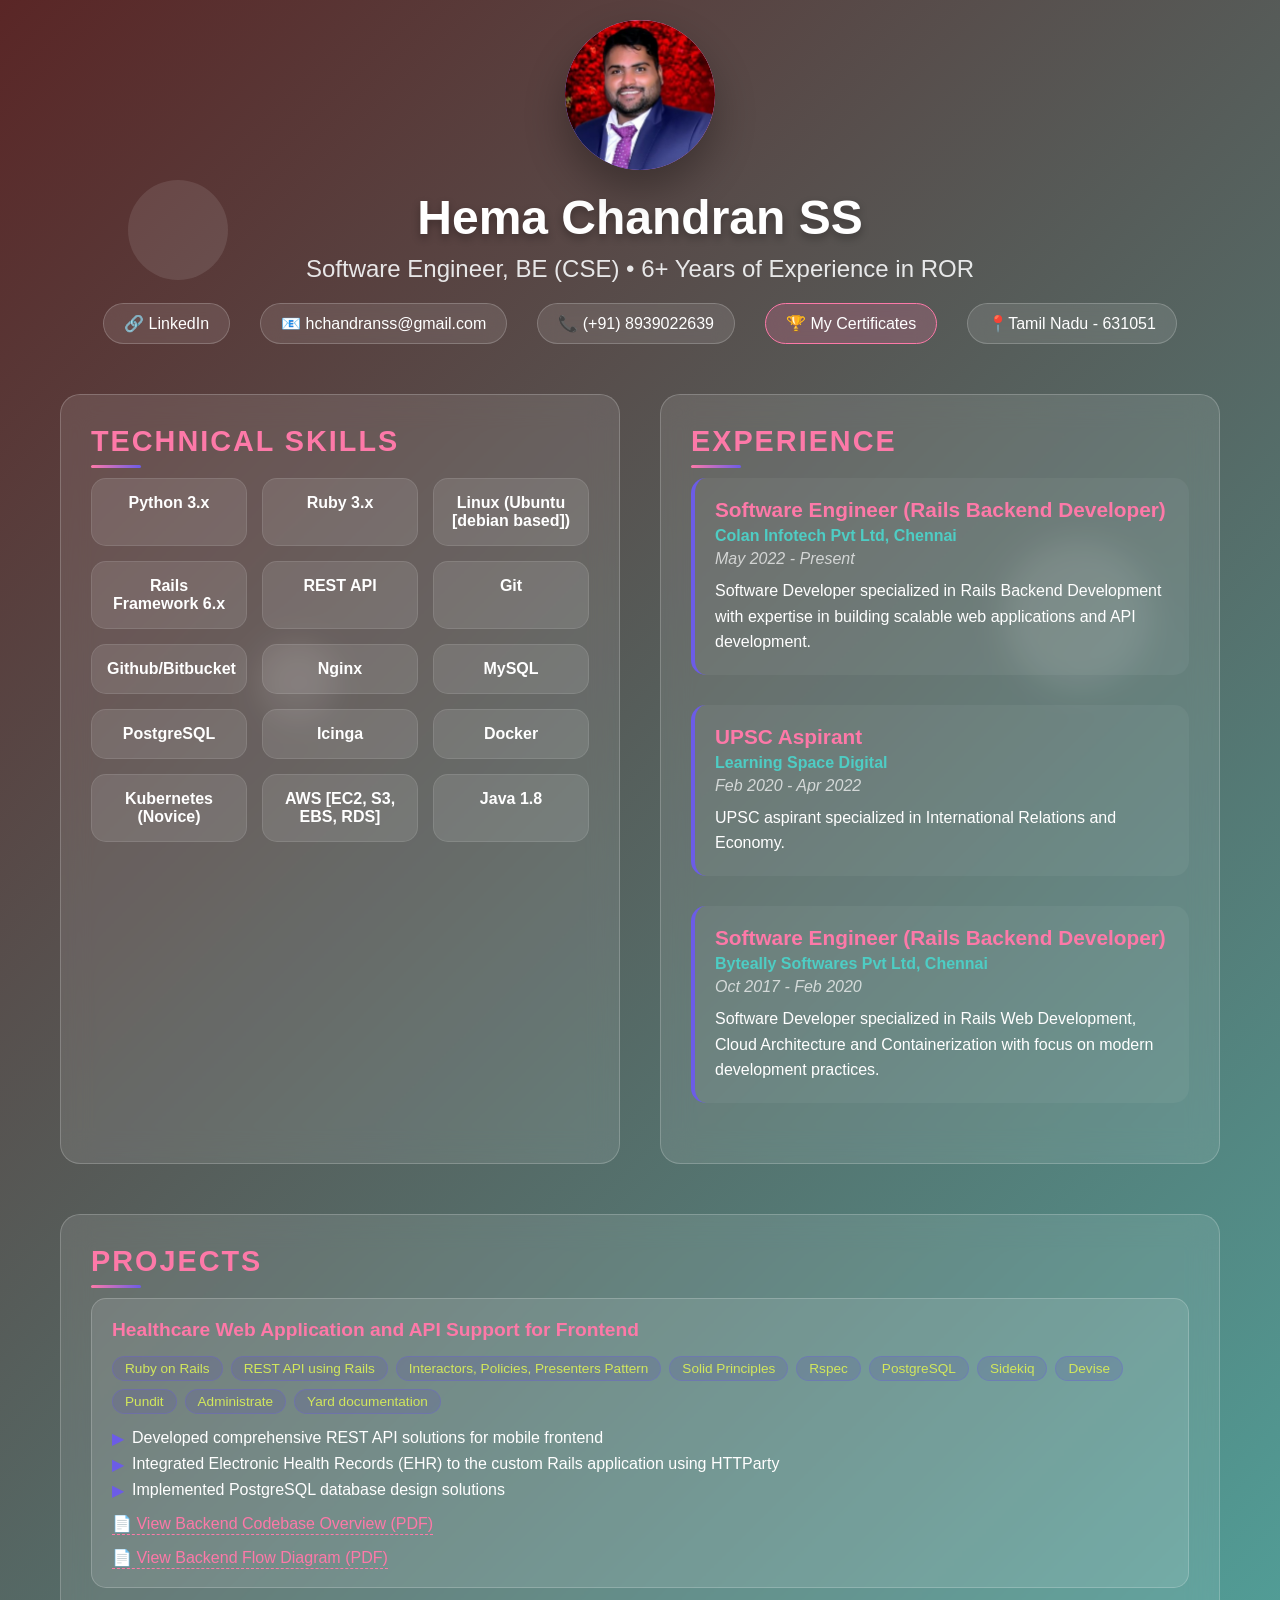
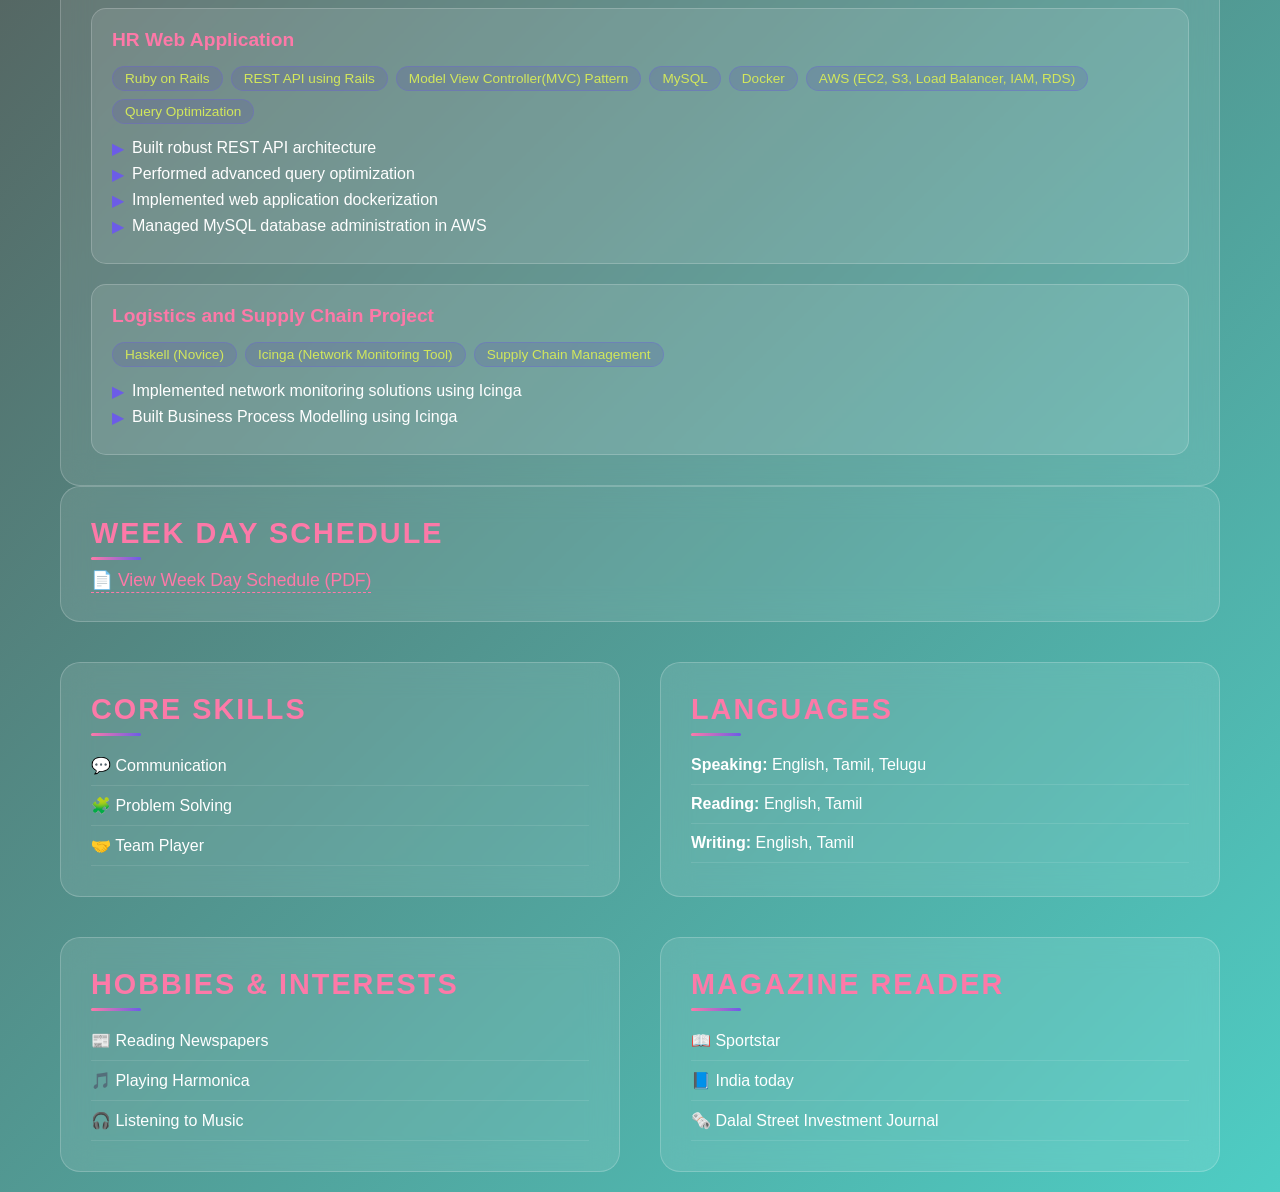
==== index.html @ f74cea33 "Newspaper and Magazine Change" ====
<!DOCTYPE html>
<!-- saved from url=(0057)file:///home/cipl1168/Downloads/profile/hema_profile.html -->
<html lang="en">

<head>
  <meta http-equiv="Content-Type" content="text/html; charset=UTF-8" />

  <meta name="viewport" content="width=device-width, initial-scale=1.0" />
  <title>Hema Chandran SS - Software Engineer</title>
  <style>
    * {
      margin: 0;
      padding: 0;
      box-sizing: border-box;
    }

    a {
      color: inherit;
      text-decoration: none;
    }

    body {
      font-family: "Segoe UI", Tahoma, Geneva, Verdana, sans-serif;
      background: linear-gradient(135deg, #5a2626 0%, #4ecdc4 100%);
      min-height: 100vh;
      overflow-x: hidden;
    }

    .container {
      max-width: 1200px;
      margin: 0 auto;
      padding: 20px;
    }

    .profile-header {
      text-align: center;
      margin-bottom: 50px;
      animation: fadeInDown 1s ease-out;
    }

    .profile-image {
      width: 150px;
      height: 150px;
      border-radius: 50%;
      background: linear-gradient(45deg, #6c5ce7, #fd79a8);
      margin: 0 auto 20px;
      display: flex;
      align-items: center;
      justify-content: center;
      font-size: 60px;
      color: white;
      font-weight: bold;
      box-shadow: 0 20px 40px rgba(0, 0, 0, 0.3);
      animation: pulse 2s infinite;
      overflow: hidden;
      position: relative;
      cursor: pointer;
      transition: all 0.3s ease;
    }

    .profile-image:hover {
      transform: scale(1.05);
      box-shadow: 0 25px 50px rgba(0, 0, 0, 0.4);
    }

    .profile-image img {
      width: 100%;
      height: 100%;
      object-fit: cover;
      border-radius: 50%;
    }

    .profile-image .initials {
      display: block;
    }

    .profile-image.has-image .initials {
      display: none;
    }

    .upload-hint {
      position: absolute;
      bottom: -5px;
      right: -5px;
      background: #fd79a8;
      color: white;
      border-radius: 50%;
      width: 30px;
      height: 30px;
      display: flex;
      align-items: center;
      justify-content: center;
      font-size: 16px;
      box-shadow: 0 4px 8px rgba(0, 0, 0, 0.2);
      opacity: 0;
      transition: opacity 0.3s ease;
    }

    .profile-image:hover .upload-hint {
      opacity: 1;
    }

    .name {
      font-size: 3rem;
      color: white;
      margin-bottom: 10px;
      text-shadow: 0 4px 8px rgba(0, 0, 0, 0.3);
      animation: glow 3s ease-in-out infinite alternate;
    }

    .title {
      font-size: 1.5rem;
      color: #f8f9fa;
      margin-bottom: 20px;
      opacity: 0.9;
    }

    .contact-info {
      display: flex;
      justify-content: center;
      gap: 30px;
      flex-wrap: wrap;
      margin-bottom: 20px;
    }

    .contact-item {
      color: white;
      text-decoration: none;
      padding: 10px 20px;
      background: rgba(255, 255, 255, 0.1);
      border-radius: 25px;
      backdrop-filter: blur(10px);
      transition: all 0.3s ease;
      border: 1px solid rgba(255, 255, 255, 0.2);
    }

    .contact-item:hover {
      transform: translateY(-5px);
      background: rgba(255, 255, 255, 0.2);
      box-shadow: 0 10px 25px rgba(0, 0, 0, 0.2);
    }

    .main-content {
      display: grid;
      grid-template-columns: 1fr 1fr;
      gap: 40px;
      margin-bottom: 50px;
    }

    .section {
      background: rgba(255, 255, 255, 0.1);
      backdrop-filter: blur(15px);
      border-radius: 20px;
      padding: 30px;
      border: 1px solid rgba(255, 255, 255, 0.2);
      animation: fadeInUp 1s ease-out;
      animation-fill-mode: both;
      transition: all 0.3s ease;
    }

    .section:hover {
      transform: translateY(-10px);
      box-shadow: 0 20px 40px rgba(0, 0, 0, 0.2);
    }

    .section h2 {
      color: #fd79a8;
      font-size: 1.8rem;
      margin-bottom: 20px;
      text-transform: uppercase;
      letter-spacing: 2px;
      position: relative;
      animation: slideInLeft 1s ease-out;
    }

    .section h2::after {
      content: "";
      position: absolute;
      bottom: -10px;
      left: 0;
      width: 50px;
      height: 3px;
      background: linear-gradient(90deg, #fd79a8, #6c5ce7);
      border-radius: 2px;
      animation: expandWidth 1s ease-out 0.5s both;
    }

    .skills-grid {
      display: grid;
      grid-template-columns: repeat(auto-fit, minmax(150px, 1fr));
      gap: 15px;
    }

    .skill-item {
      background: rgba(255, 255, 255, 0.1);
      padding: 15px;
      border-radius: 15px;
      text-align: center;
      color: white;
      font-weight: 600;
      transition: all 0.3s ease;
      border: 1px solid rgba(255, 255, 255, 0.1);
      animation: popIn 0.5s ease-out;
      animation-fill-mode: both;
    }

    .skill-item:hover {
      transform: scale(1.05);
      background: rgba(255, 255, 255, 0.2);
      box-shadow: 0 10px 20px rgba(0, 0, 0, 0.2);
    }

    .experience-item {
      margin-bottom: 30px;
      padding: 20px;
      background: rgba(255, 255, 255, 0.05);
      border-radius: 15px;
      border-left: 4px solid #6c5ce7;
      animation: slideInRight 1s ease-out;
      animation-fill-mode: both;
    }

    .experience-item h3 {
      color: #fd79a8;
      font-size: 1.3rem;
      margin-bottom: 5px;
    }

    .experience-item .company {
      color: #4ecdc4;
      font-weight: 600;
      margin-bottom: 5px;
    }

    .experience-item .duration {
      color: rgba(255, 255, 255, 0.7);
      font-style: italic;
      margin-bottom: 10px;
    }

    .experience-item .description {
      color: white;
      line-height: 1.6;
    }

    .projects-grid {
      display: grid;
      gap: 20px;
    }

    .project-card {
      background: rgba(255, 255, 255, 0.1);
      padding: 20px;
      border-radius: 15px;
      border: 1px solid rgba(255, 255, 255, 0.2);
      transition: all 0.3s ease;
      animation: fadeIn 1s ease-out;
      animation-fill-mode: both;
    }

    .project-card:hover {
      transform: translateX(10px);
      background: rgba(255, 255, 255, 0.15);
    }

    .project-card h3 {
      color: #fd79a8;
      margin-bottom: 15px;
      font-size: 1.2rem;
    }

    .project-card ul {
      list-style: none;
      color: white;
    }

    .project-card li {
      margin-bottom: 8px;
      padding-left: 20px;
      position: relative;
    }

    .project-card li::before {
      content: "▶";
      position: absolute;
      left: 0;
      color: #6c5ce7;
      animation: blink 2s infinite;
    }

    .hobbies-languages {
      display: grid;
      grid-template-columns: 1fr 1fr;
      gap: 40px;
      margin-top: 40px;
    }

    .hobby-item,
    .language-item {
      color: white;
      padding: 10px 0;
      border-bottom: 1px solid rgba(255, 255, 255, 0.1);
      animation: fadeInUp 1s ease-out;
      animation-fill-mode: both;
    }

    .floating-elements {
      position: fixed;
      top: 0;
      left: 0;
      width: 100%;
      height: 100%;
      pointer-events: none;
      z-index: -1;
    }

    .floating-circle {
      position: absolute;
      border-radius: 50%;
      background: rgba(255, 255, 255, 0.1);
      animation: float 6s ease-in-out infinite;
    }

    .floating-circle:nth-child(1) {
      width: 100px;
      height: 100px;
      top: 20%;
      left: 10%;
      animation-delay: 0s;
    }

    .floating-circle:nth-child(2) {
      width: 150px;
      height: 150px;
      top: 60%;
      right: 10%;
      animation-delay: 2s;
    }

    .floating-circle:nth-child(3) {
      width: 80px;
      height: 80px;
      bottom: 20%;
      left: 20%;
      animation-delay: 4s;
    }

    @keyframes fadeInDown {
      from {
        opacity: 0;
        transform: translateY(-50px);
      }

      to {
        opacity: 1;
        transform: translateY(0);
      }
    }

    @keyframes fadeInUp {
      from {
        opacity: 0;
        transform: translateY(50px);
      }

      to {
        opacity: 1;
        transform: translateY(0);
      }
    }

    @keyframes slideInLeft {
      from {
        opacity: 0;
        transform: translateX(-50px);
      }

      to {
        opacity: 1;
        transform: translateX(0);
      }
    }

    @keyframes slideInRight {
      from {
        opacity: 0;
        transform: translateX(50px);
      }

      to {
        opacity: 1;
        transform: translateX(0);
      }
    }

    @keyframes pulse {
      0% {
        transform: scale(1);
      }

      50% {
        transform: scale(1.05);
      }

      100% {
        transform: scale(1);
      }
    }

    @keyframes glow {
      from {
        text-shadow: 0 4px 8px rgba(0, 0, 0, 0.3);
      }

      to {
        text-shadow: 0 4px 20px rgba(255, 255, 255, 0.5);
      }
    }

    @keyframes expandWidth {
      from {
        width: 0;
      }

      to {
        width: 50px;
      }
    }

    @keyframes popIn {
      from {
        opacity: 0;
        transform: scale(0.8);
      }

      to {
        opacity: 1;
        transform: scale(1);
      }
    }

    @keyframes fadeIn {
      from {
        opacity: 0;
      }

      to {
        opacity: 1;
      }
    }

    @keyframes float {

      0%,
      100% {
        transform: translateY(0px);
      }

      50% {
        transform: translateY(-20px);
      }
    }

    @keyframes blink {

      0%,
      50% {
        opacity: 1;
      }

      51%,
      100% {
        opacity: 0.5;
      }
    }

    @media (max-width: 768px) {
      .main-content {
        grid-template-columns: 1fr;
      }

      .hobbies-languages {
        grid-template-columns: 1fr;
      }

      .name {
        font-size: 2rem;
      }

      .contact-info {
        flex-direction: column;
        align-items: center;
      }
    }

    .section:nth-child(1) {
      animation-delay: 0.2s;
    }

    .section:nth-child(2) {
      animation-delay: 0.4s;
    }

    .section:nth-child(3) {
      animation-delay: 0.6s;
    }

    .section:nth-child(4) {
      animation-delay: 0.8s;
    }

    .skill-item:nth-child(1) {
      animation-delay: 0.1s;
    }

    .skill-item:nth-child(2) {
      animation-delay: 0.2s;
    }

    .skill-item:nth-child(3) {
      animation-delay: 0.3s;
    }

    .skill-item:nth-child(4) {
      animation-delay: 0.4s;
    }

    .skill-item:nth-child(5) {
      animation-delay: 0.5s;
    }

    .skill-item:nth-child(6) {
      animation-delay: 0.6s;
    }

    .skill-item:nth-child(7) {
      animation-delay: 0.7s;
    }

    .skill-item:nth-child(8) {
      animation-delay: 0.8s;
    }

    .skill-item:nth-child(9) {
      animation-delay: 0.9s;
    }

    .experience-item:nth-child(1) {
      animation-delay: 0.3s;
    }

    .experience-item:nth-child(2) {
      animation-delay: 0.6s;
    }

    .project-card:nth-child(1) {
      animation-delay: 0.2s;
    }

    .project-card:nth-child(2) {
      animation-delay: 0.4s;
    }

    .project-card:nth-child(3) {
      animation-delay: 0.6s;
    }

    .tech-stack {
      display: flex;
      flex-wrap: wrap;
      gap: 8px;
      margin-bottom: 15px;
    }

    .tech-tag {
      background: rgba(93, 83, 168, 0.2);
      color: #d2e75c;
      padding: 4px 12px;
      border-radius: 20px;
      font-size: 0.85rem;
      font-weight: 500;
      border: 1px solid rgba(108, 92, 231, 0.3);
      transition: all 0.3s ease;
    }

    .tech-tag:hover {
      background: rgba(108, 92, 231, 0.3);
      transform: translateY(-2px);
      box-shadow: 0 4px 8px rgba(108, 92, 231, 0.2);
    }
  </style>
</head>

<body>
  <div class="floating-elements">
    <div class="floating-circle"></div>
    <div class="floating-circle"></div>
    <div class="floating-circle"></div>
  </div>

  <div class="container">
    <header class="profile-header">
      <div class="profile-image" id="profileImage">
        <img src="./images/profile-image.jpeg" />
      </div>
      <h1 class="name">Hema Chandran SS</h1>
      <p class="title">
        Software Engineer, BE (CSE) • 6+ Years of Experience in ROR
      </p>
      <div class="contact-info">
        <a href="http://www.linkedin.com/in/hemachandran-ss-1489021ab" class="contact-item" target="_blank">🔗
          LinkedIn</a>
        <a href="mailto:hchandranss@gmail.com" class="contact-item">📧 hchandranss@gmail.com</a>
        <a href="tel:+918939022639" class="contact-item">📞 (+91) 8939022639</a>
        <a href="certificates.html" class="contact-item"
          style="background: rgba(253, 121, 168, 0.2); border-color: #fd79a8;">🏆 My Certificates</a>
        <span class="contact-item">📍Tamil Nadu - 631051</span>
      </div>
    </header>

    <div class="main-content">
      <section class="section">
        <h2>Technical Skills</h2>
        <div class="skills-grid">
          <div class="skill-item"><a href="https://hemachandranss.github.io/Python-Sessions/index.html#pp"
              target="_blank">Python 3.x</a></div>
          <div class="skill-item"><a href="https://github.com/HemachandranSS/ruby" target="_blank">Ruby 3.x</a></div>
          <div class="skill-item"><a href="https://github.com/HemachandranSS/Linux-Distros" target="_blank">Linux
              (Ubuntu [debian based])</a></div>
          <div class="skill-item">Rails Framework 6.x</div>
          <div class="skill-item">REST API</div>
          <div class="skill-item">Git</div>
          <div class="skill-item">Github/Bitbucket</div>
          <div class="skill-item">Nginx</div>
          <div class="skill-item">MySQL</div>
          <div class="skill-item">PostgreSQL</div>
          <div class="skill-item"><a href="https://github.com/HemachandranSS/Icinga" target="_blank">Icinga</a></div>
          <div class="skill-item">Docker</div>
          <div class="skill-item"><a href="./pdfs/kubernetes_presentation.pdf" target="_blank">Kubernetes (Novice)</a>
          </div>
          <div class="skill-item">AWS [EC2, S3, EBS, RDS]</div>
          <div class="skill-item"><a
              href="https://www.dropbox.com/scl/fo/focban3fz0x8g2gng0lui/AMjyoSgTXYgGPMo3RAjEo2U?rlkey=egyi6rxne81c7vh4n19upaxnk&e=2&st=7f7ds39r&dl=0"
              target="_blank">Java 1.8</a></div>
        </div>
      </section>

      <section class="section">
        <h2>Experience</h2>
        <div class="experience-item">
          <h3>Software Engineer (Rails Backend Developer)</h3>
          <div class="company">
            <a href="https://colaninfotech.com/" target="_blank">Colan Infotech Pvt Ltd, Chennai</a>
          </div>
          <div class="duration">May 2022 - Present</div>
          <div class="description">
            Software Developer specialized in Rails Backend Development with
            expertise in building scalable web applications and API
            development.
          </div>
        </div>
        <div class="experience-item">
          <h3>UPSC Aspirant</h3>
          <div class="company">
            <a href="https://drive.google.com/drive/folders/1isT-TJpQ8eeaMbeCf27k-1C-NCwIpR0S" target="_blank">Learning
              Space Digital</a>
          </div>
          <div class="duration">Feb 2020 - Apr 2022</div>
          <div class="description">
            UPSC aspirant specialized in International Relations and Economy.
          </div>
        </div>
        <div class="experience-item">
          <h3>Software Engineer (Rails Backend Developer)</h3>
          <div class="company">
            <a href="https://byteally.com/" target="_blank">Byteally Softwares Pvt Ltd, Chennai</a>
          </div>
          <div class="duration">Oct 2017 - Feb 2020</div>
          <div class="description">
            Software Developer specialized in Rails Web Development, Cloud
            Architecture and Containerization with focus on modern development
            practices.
          </div>
        </div>
      </section>
    </div>

    <section class="section">
      <h2>Projects</h2>
      <div class="projects-grid">
        <div class="project-card">
          <h3>Healthcare Web Application and API Support for Frontend</h3>
          <div class="tech-stack">
            <span class="tech-tag">Ruby on Rails</span>
            <span class="tech-tag">REST API using Rails</span>
            <span class="tech-tag">Interactors, Policies, Presenters Pattern</span>
            <span class="tech-tag">Solid Principles</span>
            <span class="tech-tag">Rspec</span>
            <span class="tech-tag">PostgreSQL</span>
            <span class="tech-tag">Sidekiq</span>
            <span class="tech-tag">Devise</span>
            <span class="tech-tag">Pundit</span>
            <span class="tech-tag">Administrate</span>
            <span class="tech-tag">Yard documentation</span>
          </div>
          <ul>
            <li>
              Developed comprehensive REST API solutions for mobile frontend
            </li>
            <li>
              Integrated Electronic Health Records (EHR) to the custom Rails
              application using HTTParty
            </li>
            <li>Implemented PostgreSQL database design solutions</li>
          </ul>
          <div style="margin-top: 15px;">
            <a href="./pdfs/Backend_Codebase_Overview.pdf" target="_blank"
              style="color: #fd79a8; text-decoration: none; border-bottom: 1px dashed #fd79a8; padding-bottom: 2px;">
              📄 View Backend Codebase Overview (PDF)
            </a>
          </div>
          <div style="margin-top: 15px;">
            <a href="./pdfs/mg_backend_pdf.pdf" target="_blank"
              style="color: #fd79a8; text-decoration: none; border-bottom: 1px dashed #fd79a8; padding-bottom: 2px;">
              📄 View Backend Flow Diagram (PDF)
            </a>
          </div>
        </div>
        <div class="project-card">
          <h3>HR Web Application</h3>
          <div class="tech-stack">
            <span class="tech-tag">Ruby on Rails</span>
            <span class="tech-tag">REST API using Rails</span>
            <span class="tech-tag">Model View Controller(MVC) Pattern</span>
            <span class="tech-tag">MySQL</span>
            <span class="tech-tag">Docker</span>
            <span class="tech-tag">AWS (EC2, S3, Load Balancer, IAM, RDS)</span>
            <span class="tech-tag">Query Optimization</span>
          </div>
          <ul>
            <li>Built robust REST API architecture</li>
            <li>Performed advanced query optimization</li>
            <li>Implemented web application dockerization</li>
            <li>Managed MySQL database administration in AWS</li>
          </ul>
        </div>
        <div class="project-card">
          <h3>Logistics and Supply Chain Project</h3>
          <div class="tech-stack">
            <span class="tech-tag">Haskell (Novice)</span>
            <span class="tech-tag">Icinga (Network Monitoring Tool)</span>
            <span class="tech-tag">Supply Chain Management</span>
          </div>
          <ul>
            <li>Implemented network monitoring solutions using Icinga</li>
            <li>Built Business Process Modelling using Icinga</li>
          </ul>
        </div>
      </div>
    </section>

    <section class="section">
      <h2>Week Day Schedule</h2>
      <div style="margin-top: 15px;">
        <a href="./Schedules/weekday_schedule.pdf" target="_blank"
          style="color: #fd79a8; text-decoration: none; border-bottom: 1px dashed #fd79a8; padding-bottom: 2px; font-size: 1.1rem;">
          📄 View Week Day Schedule (PDF)
        </a>
      </div>
    </section>
    <div class="hobbies-languages">
      <section class="section">
        <h2>Core Skills</h2>
        <div class="hobby-item">💬 Communication</div>
        <div class="hobby-item">🧩 Problem Solving</div>
        <div class="hobby-item">🤝 Team Player</div>
      </section>

      <section class="section">
        <h2>Languages</h2>
        <div class="language-item">
          <strong>Speaking:</strong> English, Tamil, Telugu
        </div>
        <div class="language-item">
          <strong>Reading:</strong> English, Tamil
        </div>
        <div class="language-item">
          <strong>Writing:</strong> English, Tamil
        </div>
      </section>
    </div>
    <div class="hobbies-languages">
      <section class="section">
        <h2>Hobbies &amp; Interests</h2>
        <div class="hobby-item"><a
            href="https://github.com/HemachandranSS/NewspapersAndInvestments/tree/main/01-Newspapers/2026"
            target="_blank">📰 Reading
            Newspapers</a></div>
        <div class="hobby-item"><a href="https://bitbucket.org/hchandranss/harmonica/src/master/" target="_blank">🎵
            Playing Harmonica</a></div>
        <div class="hobby-item"><a href="https://music.youtube.com/watch?v=hDYjPoNtUbI&si=3Swz6KyPCr4FO5PN"
            target="_blank">🎧 Listening to Music</a></div>
      </section>
      <section class="section">
        <h2>Magazine Reader</h2>
        <div class="hobby-item">
          <a href="https://github.com/HemachandranSS/Sportstar-Magazine" target="_blank">📖 Sportstar</a>
        </div>
        <div class="hobby-item">
          <a href="https://github.com/HemachandranSS/India-Today" target="_blank">📘 India today</a>
        </div>
        <div class="hobby-item">
          <a href="https://github.com/HemachandranSS/NewspapersAndInvestments/tree/main/02-Investments/Magazines/Dalal%20Street%20Investment%20Journal/2026"
            target="_blank">🗞️
            Dalal Street Investment Journal</a>
        </div>
      </section>
    </div>
  </div>

  <script>
    const profileImage = document.getElementById("profileImage");
    const imageInput = document.getElementById("imageInput");

    if (profileImage && imageInput) {
      profileImage.addEventListener("click", () => {
        imageInput.click();
      });

      imageInput.addEventListener("change", (event) => {
        const file = event.target.files[0];
        if (file) {
          const reader = new FileReader();
          reader.onload = (e) => {
            const img = document.createElement("img");
            img.src = e.target.result;
            img.alt = "Profile Picture";

            // Remove existing image if any
            const existingImg = profileImage.querySelector("img");
            if (existingImg) {
              existingImg.remove();
            }

            profileImage.appendChild(img);
            profileImage.classList.add("has-image");
          };
          reader.readAsDataURL(file);
        }
      });
    }

    // Scroll Reveal Animation
    const observerOptions = {
      threshold: 0.1
    };

    const observer = new IntersectionObserver((entries) => {
      entries.forEach(entry => {
        if (entry.isIntersecting) {
          entry.target.style.opacity = '1';
          entry.target.style.transform = 'translateY(0)';
        }
      });
    }, observerOptions);

    document.querySelectorAll('.section, .project-card, .experience-item').forEach((el, index) => {
      el.style.opacity = '0';
      el.style.transform = 'translateY(30px)';
      el.style.transition = 'all 0.6s cubic-bezier(0.175, 0.885, 0.32, 1.275)';
      observer.observe(el);
    });
  </script>
</body>

</html>
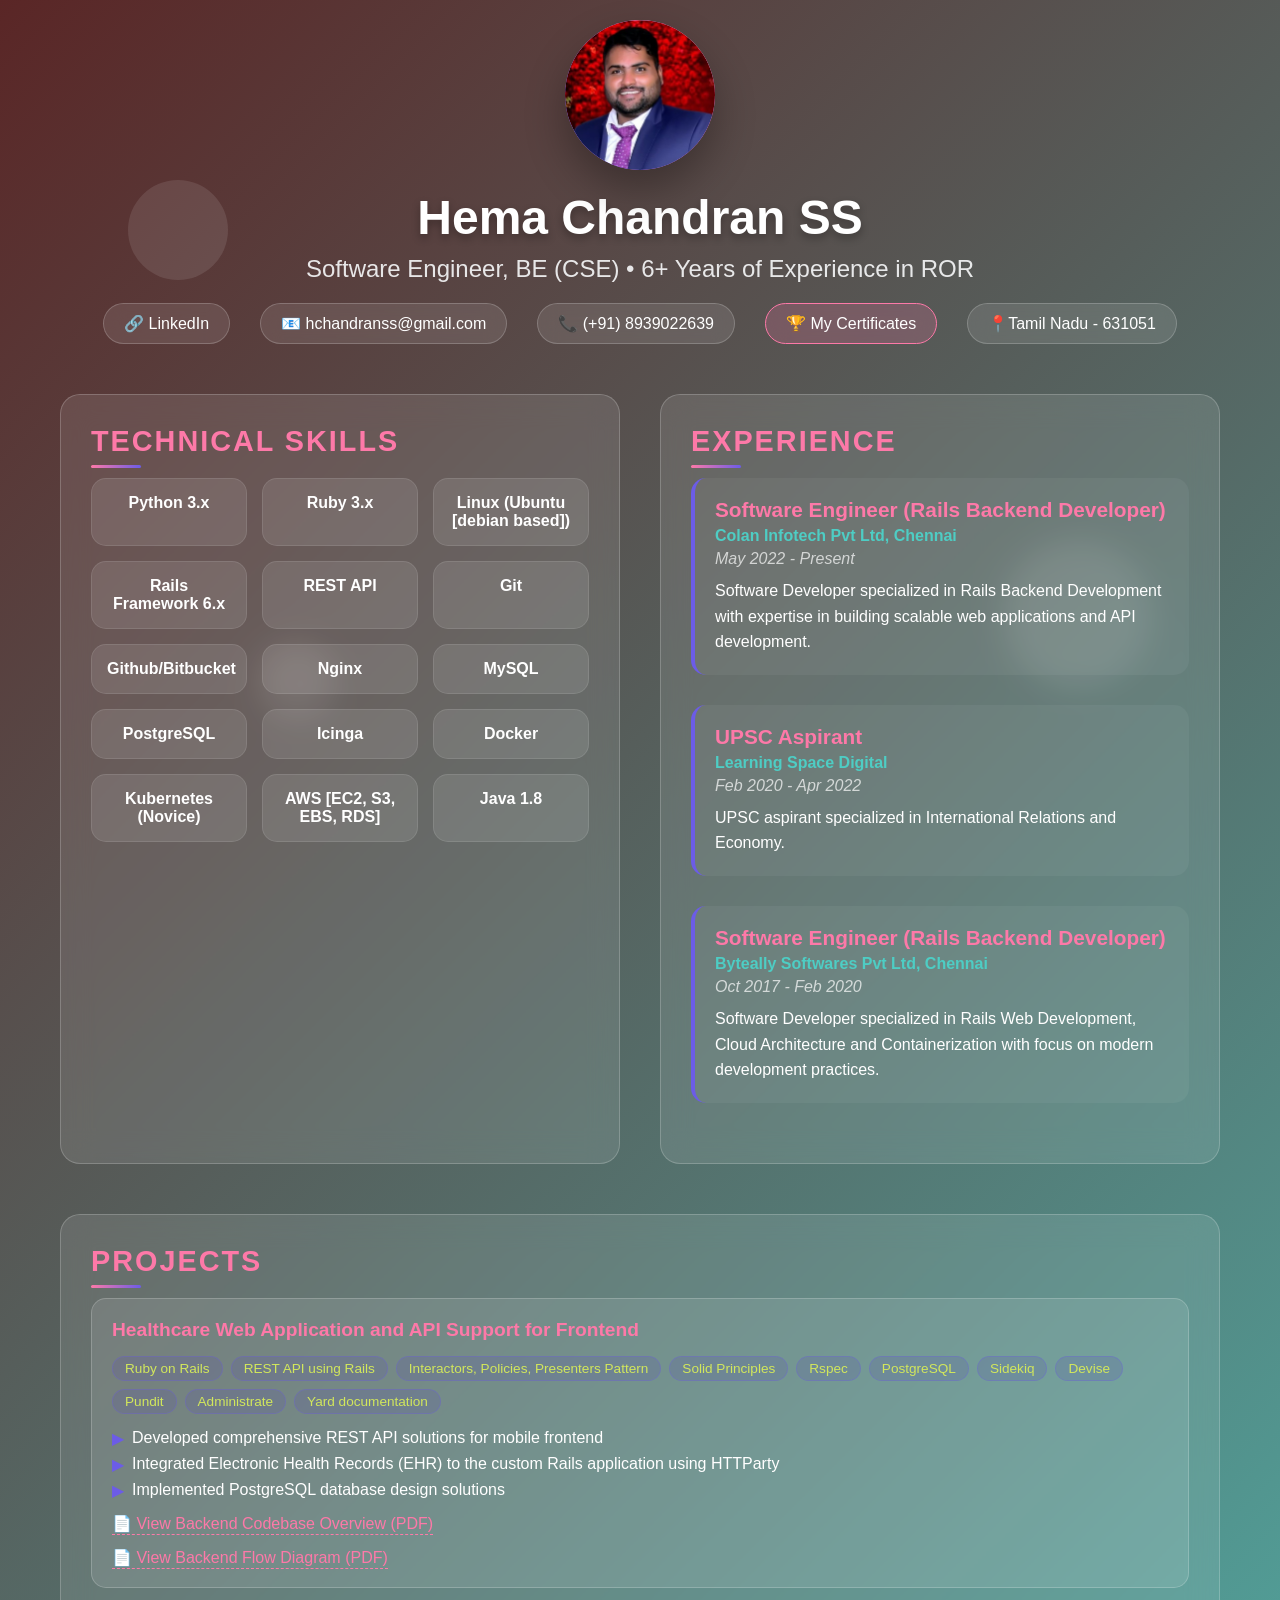
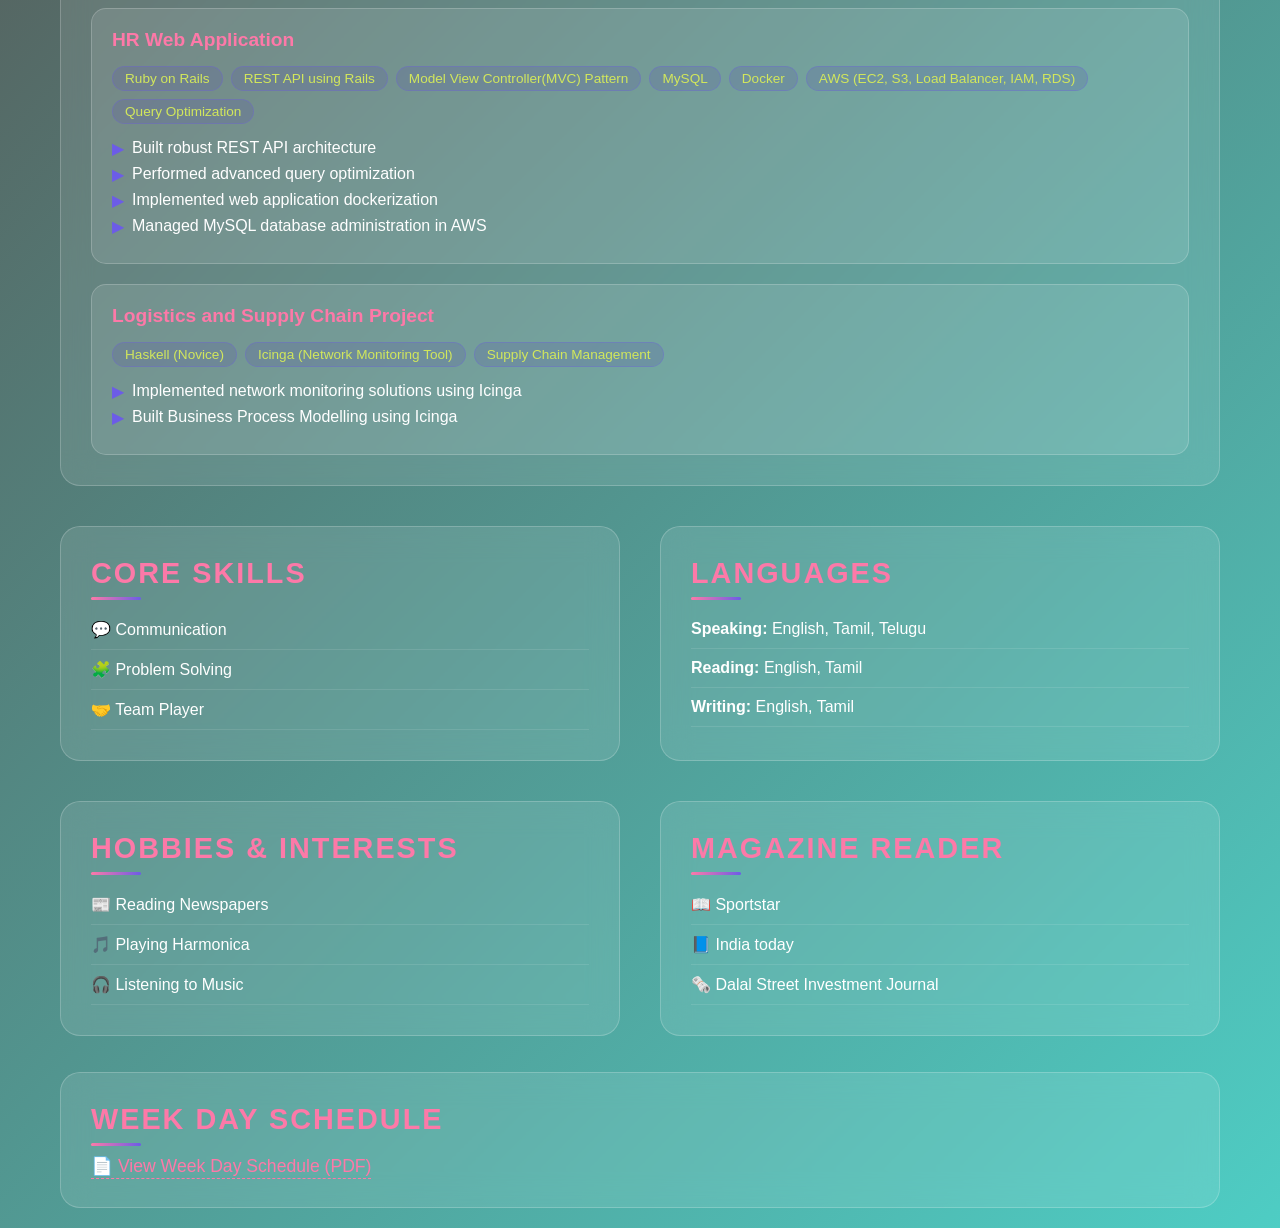
==== commit 3541bfcb: "Feb 2 daily schedule change" ====
--- a/index.html
+++ b/index.html
@@ -758,16 +758,6 @@
         </div>
       </div>
     </section>
-
-    <section class="section">
-      <h2>Week Day Schedule</h2>
-      <div style="margin-top: 15px;">
-        <a href="./Schedules/weekday_schedule.pdf" target="_blank"
-          style="color: #fd79a8; text-decoration: none; border-bottom: 1px dashed #fd79a8; padding-bottom: 2px; font-size: 1.1rem;">
-          📄 View Week Day Schedule (PDF)
-        </a>
-      </div>
-    </section>
     <div class="hobbies-languages">
       <section class="section">
         <h2>Core Skills</h2>
@@ -816,6 +806,17 @@
         </div>
       </section>
     </div>
+    <br>
+    <br>
+    <section class="section">
+      <h2>Week Day Schedule</h2>
+      <div style="margin-top: 15px;">
+        <a href="./Schedules/weekday_schedule.pdf" target="_blank"
+          style="color: #fd79a8; text-decoration: none; border-bottom: 1px dashed #fd79a8; padding-bottom: 2px; font-size: 1.1rem;">
+          📄 View Week Day Schedule (PDF)
+        </a>
+      </div>
+    </section>
   </div>
 
   <script>
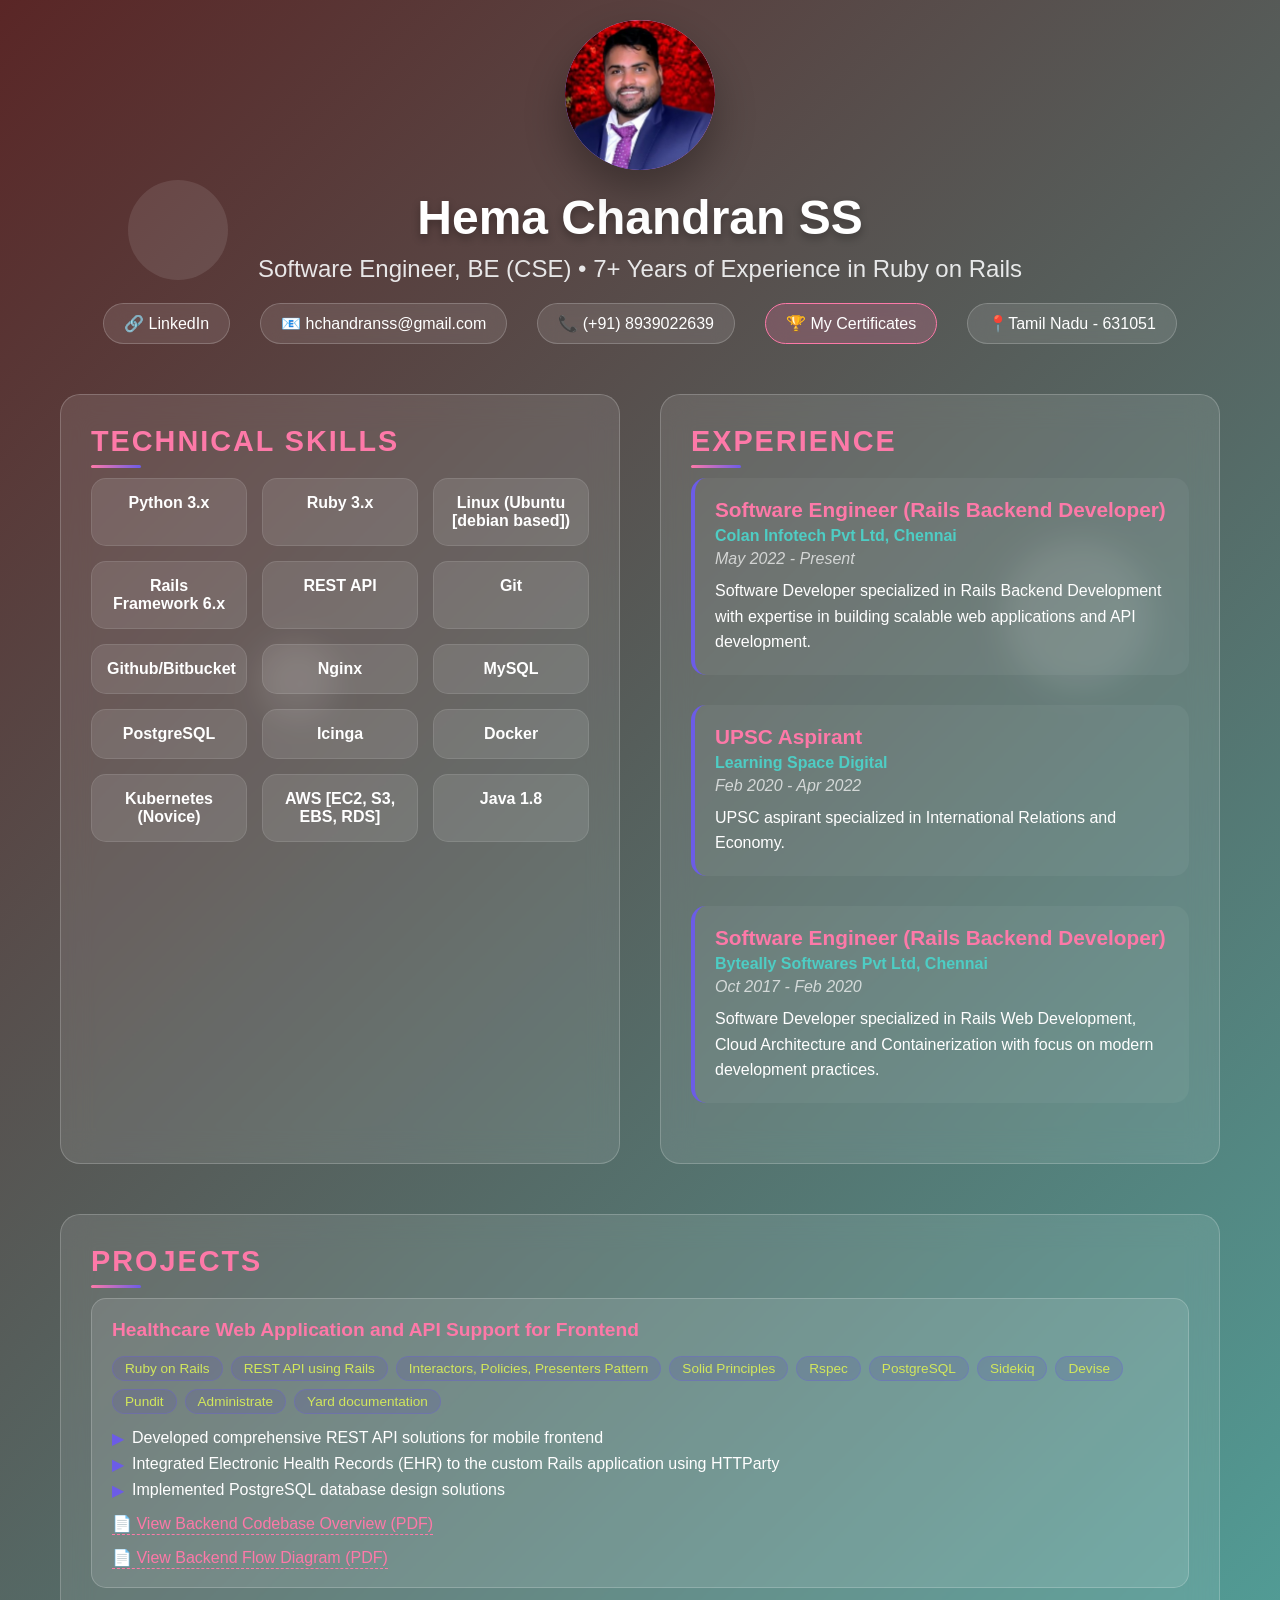
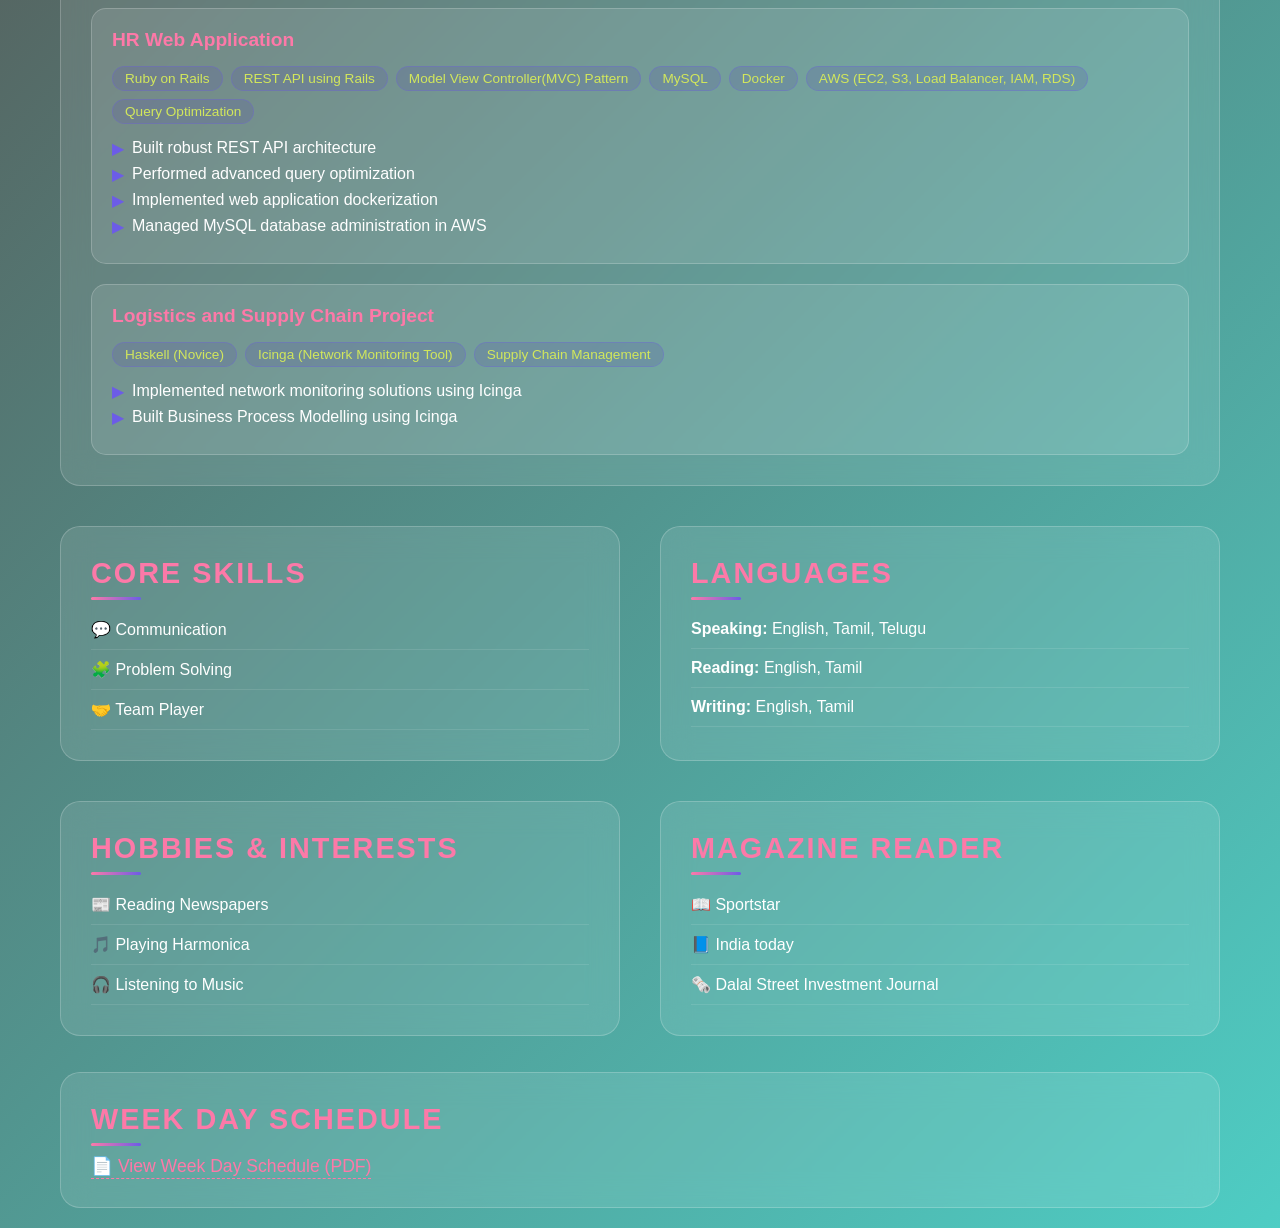
==== commit 6ad0bc68: "12 May 2025" ====
--- a/index.html
+++ b/index.html
@@ -12,6 +12,11 @@
       margin: 0;
       padding: 0;
       box-sizing: border-box;
+    }
+
+    a:hover {
+      color: #fd79a8;
+      text-decoration: underline;
     }
 
     a {
@@ -605,7 +610,7 @@
       </div>
       <h1 class="name">Hema Chandran SS</h1>
       <p class="title">
-        Software Engineer, BE (CSE) • 6+ Years of Experience in ROR
+        Software Engineer, BE (CSE) • 7+ Years of Experience in Ruby on Rails
       </p>
       <div class="contact-info">
         <a href="http://www.linkedin.com/in/hemachandran-ss-1489021ab" class="contact-item" target="_blank">🔗
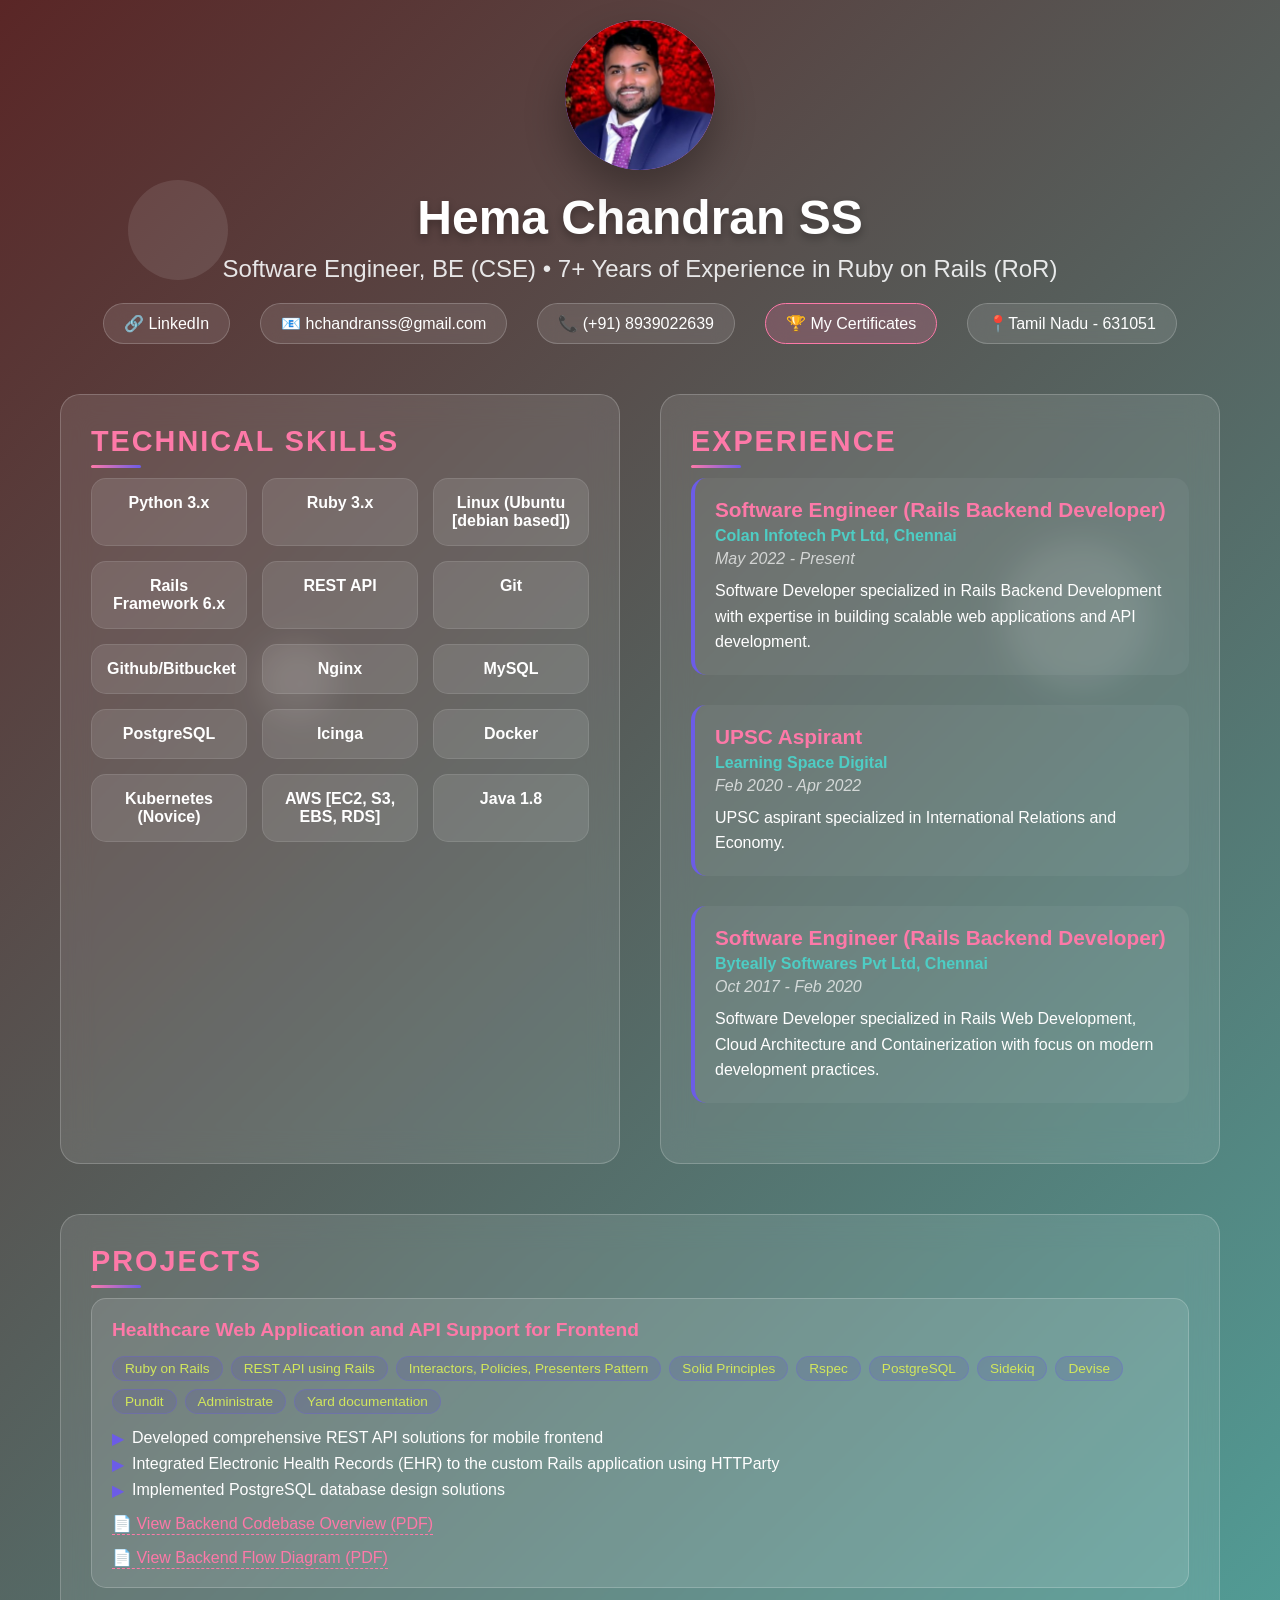
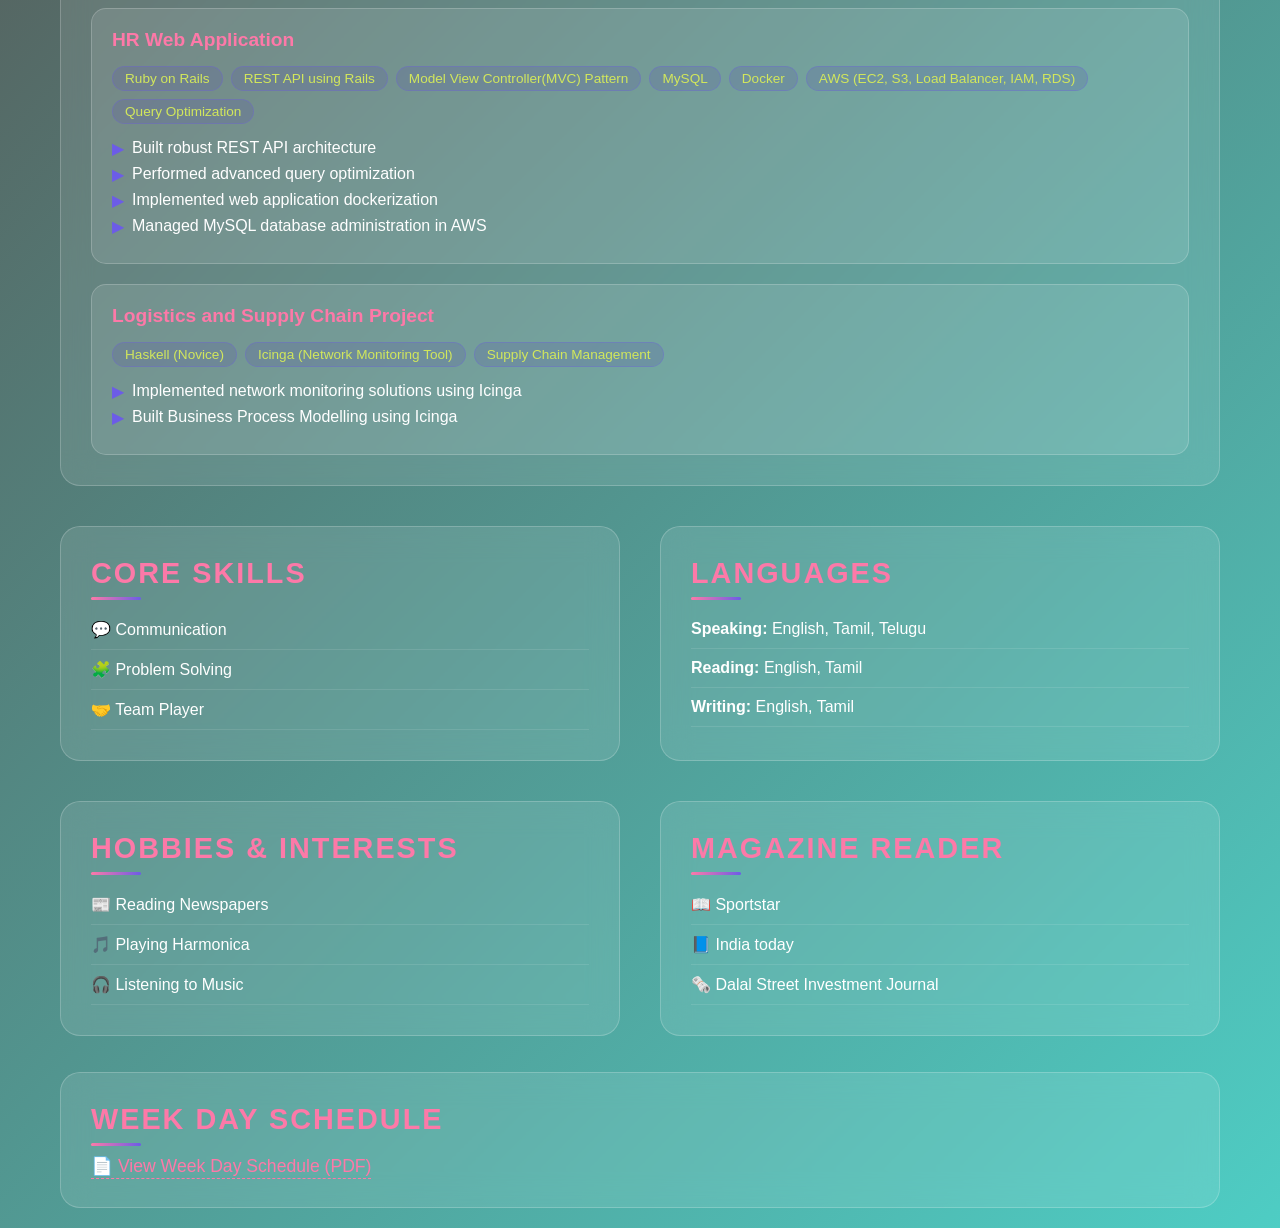
==== commit 41d835fc: "added RoR abbr" ====
--- a/index.html
+++ b/index.html
@@ -610,7 +610,7 @@
       </div>
       <h1 class="name">Hema Chandran SS</h1>
       <p class="title">
-        Software Engineer, BE (CSE) • 7+ Years of Experience in Ruby on Rails
+        Software Engineer, BE (CSE) • 7+ Years of Experience in Ruby on Rails (RoR)
       </p>
       <div class="contact-info">
         <a href="http://www.linkedin.com/in/hemachandran-ss-1489021ab" class="contact-item" target="_blank">🔗
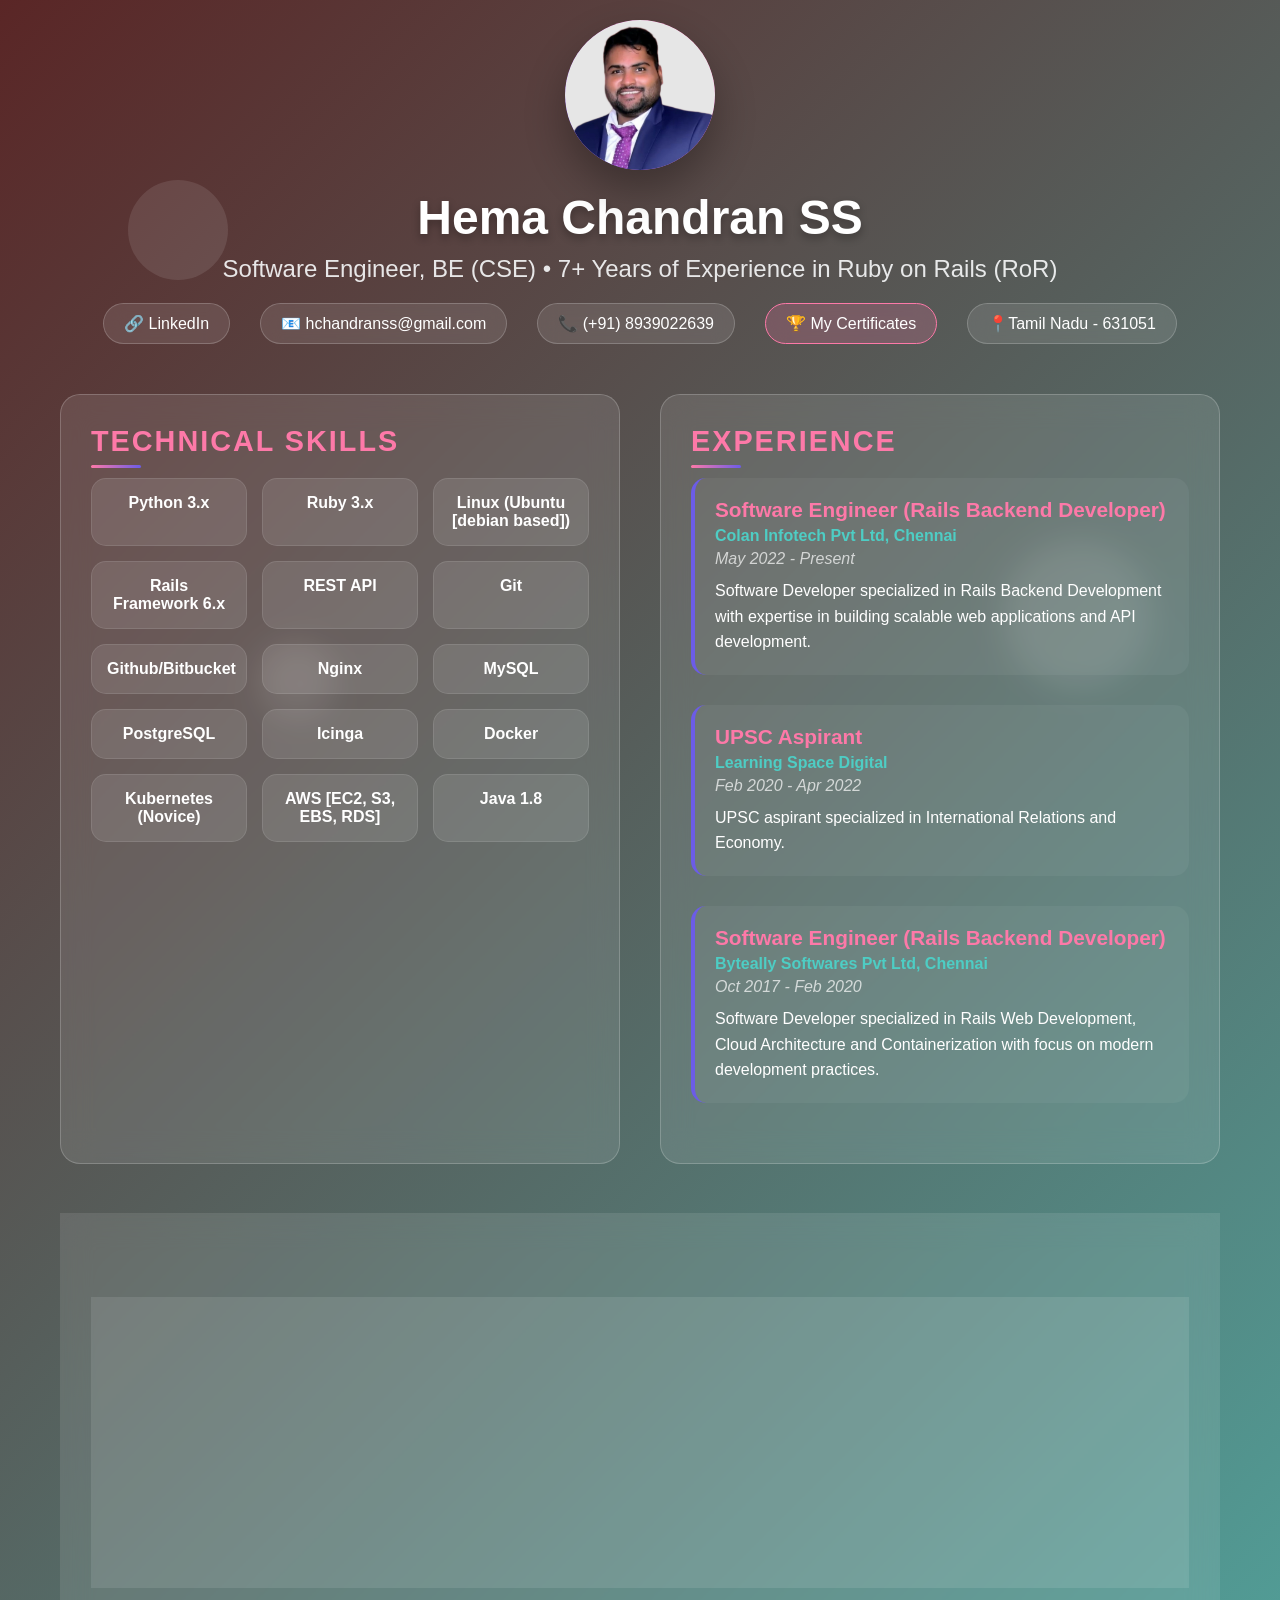
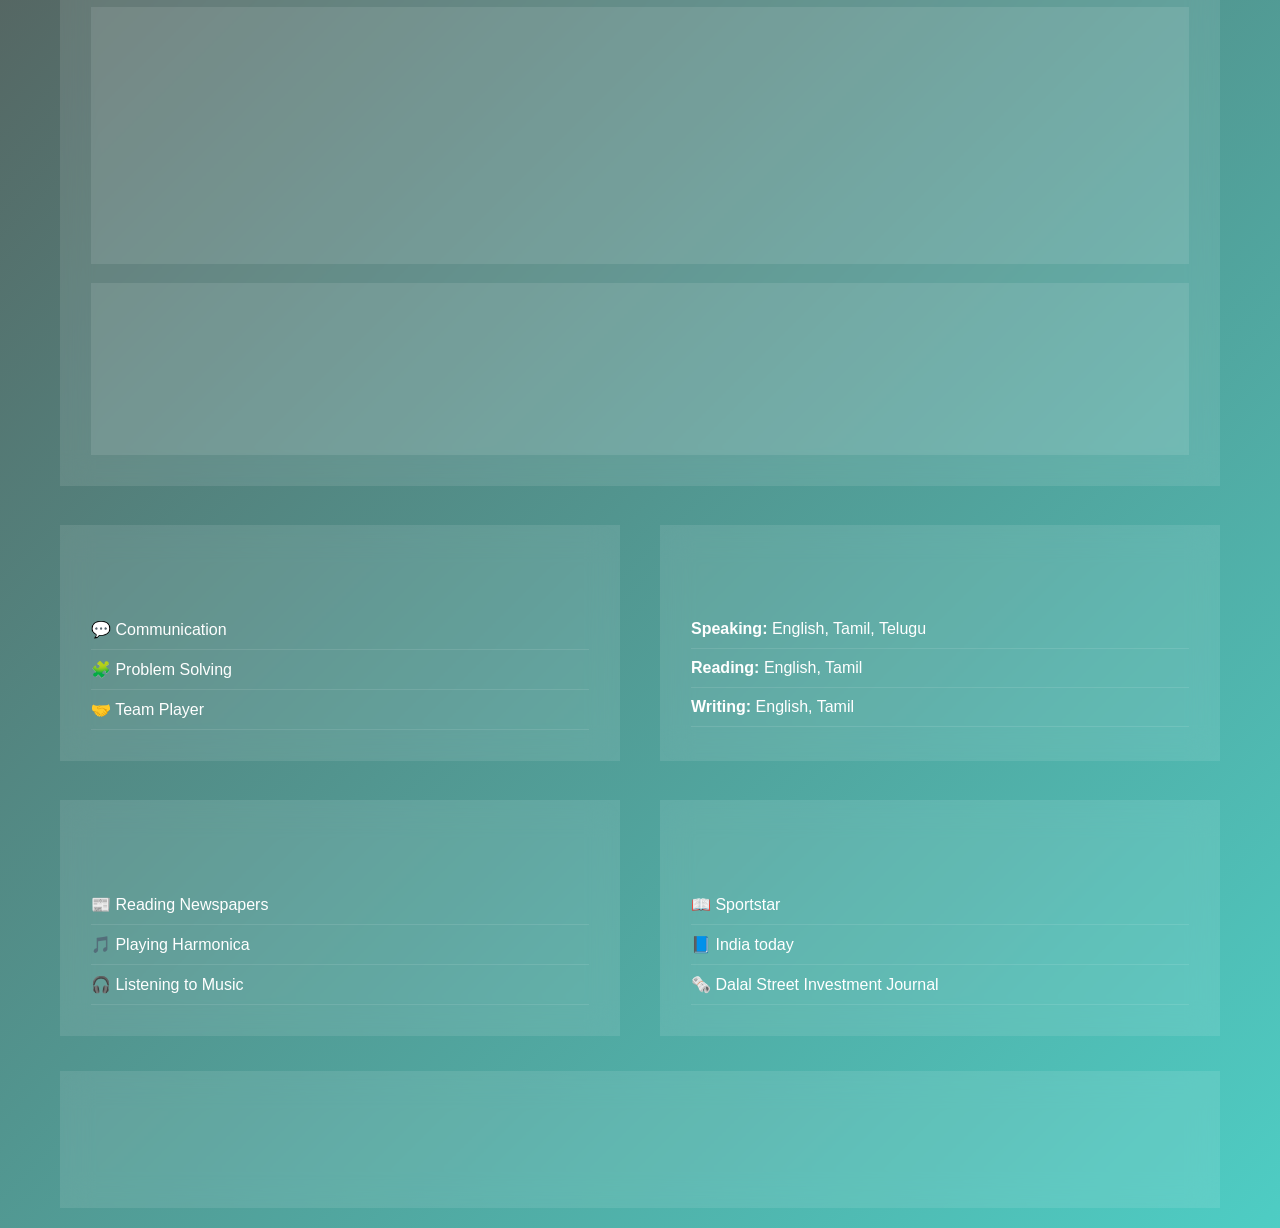
==== commit 853d5097: "Jun 19, 2026" ====
--- a/index.html
+++ b/index.html
@@ -606,7 +606,7 @@
   <div class="container">
     <header class="profile-header">
       <div class="profile-image" id="profileImage">
-        <img src="./images/profile-image.jpeg" />
+        <img src="./images/profile-picture.png" />
       </div>
       <h1 class="name">Hema Chandran SS</h1>
       <p class="title">
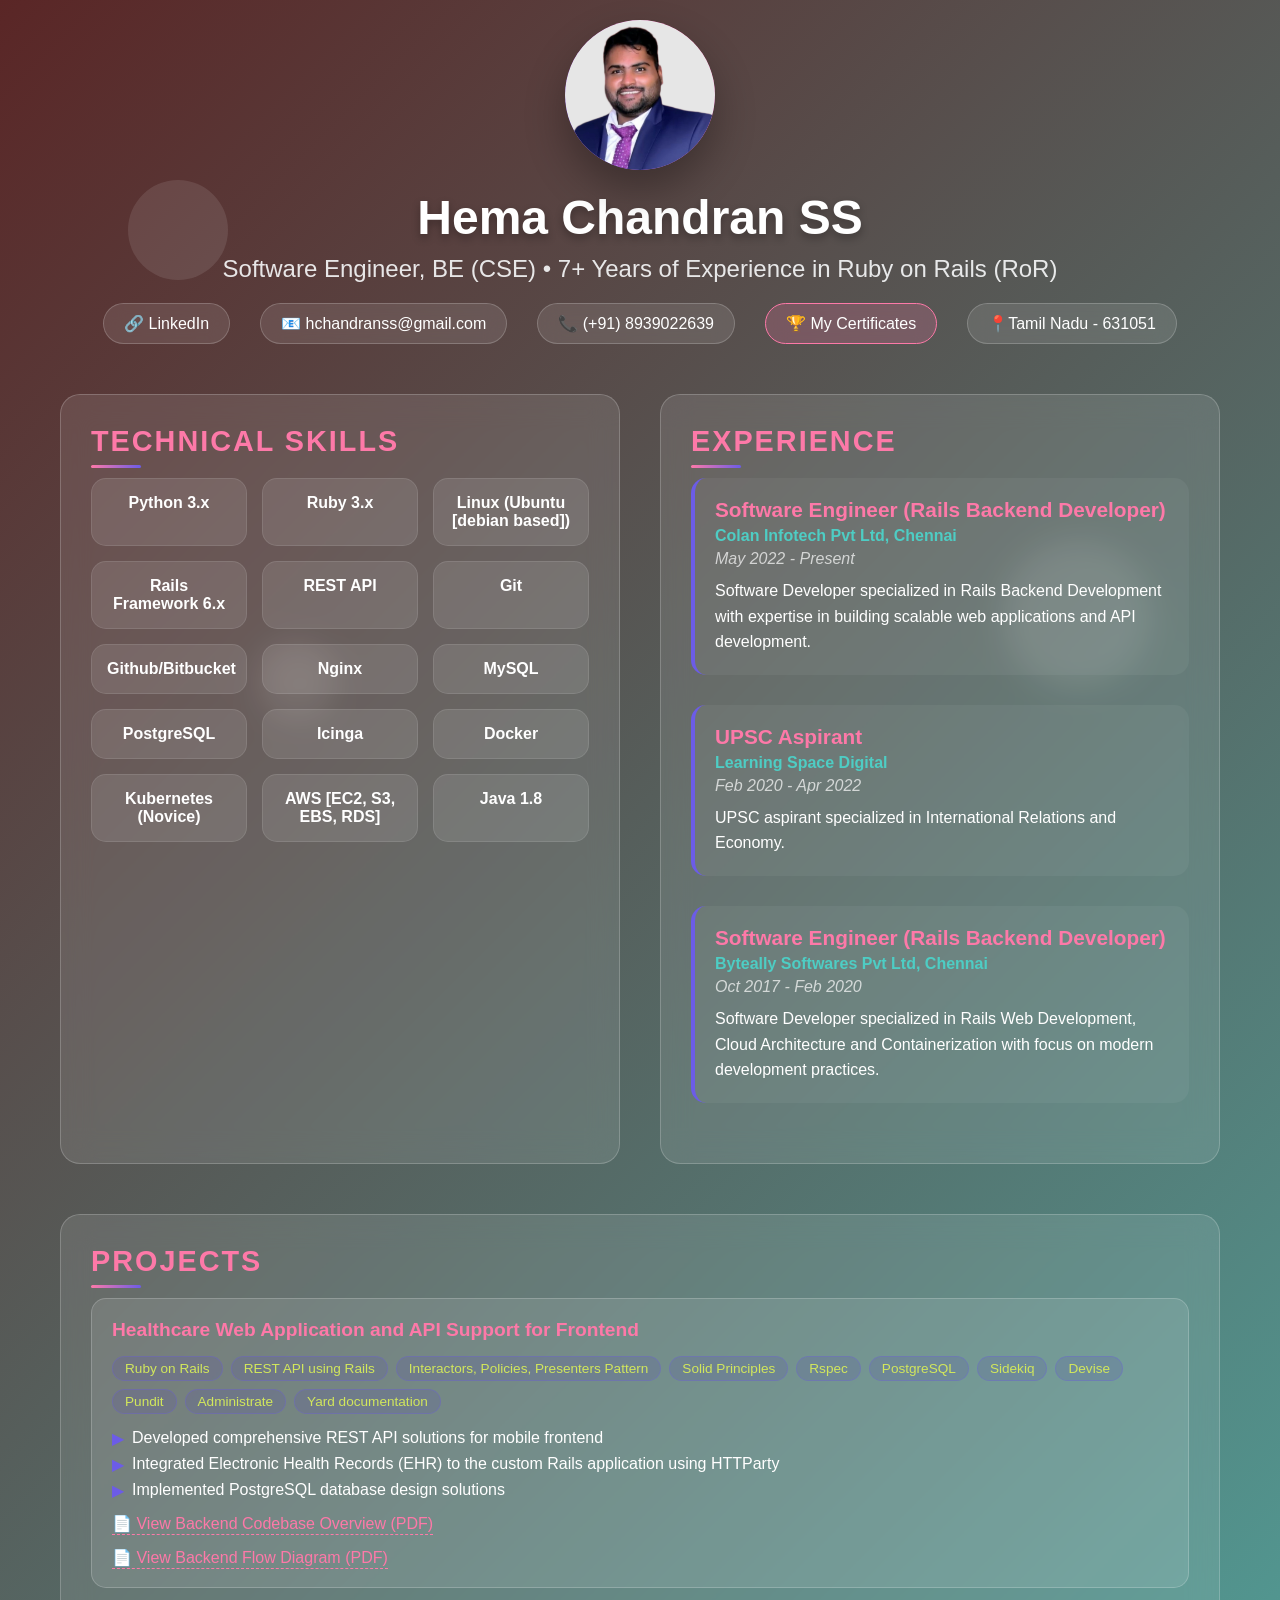
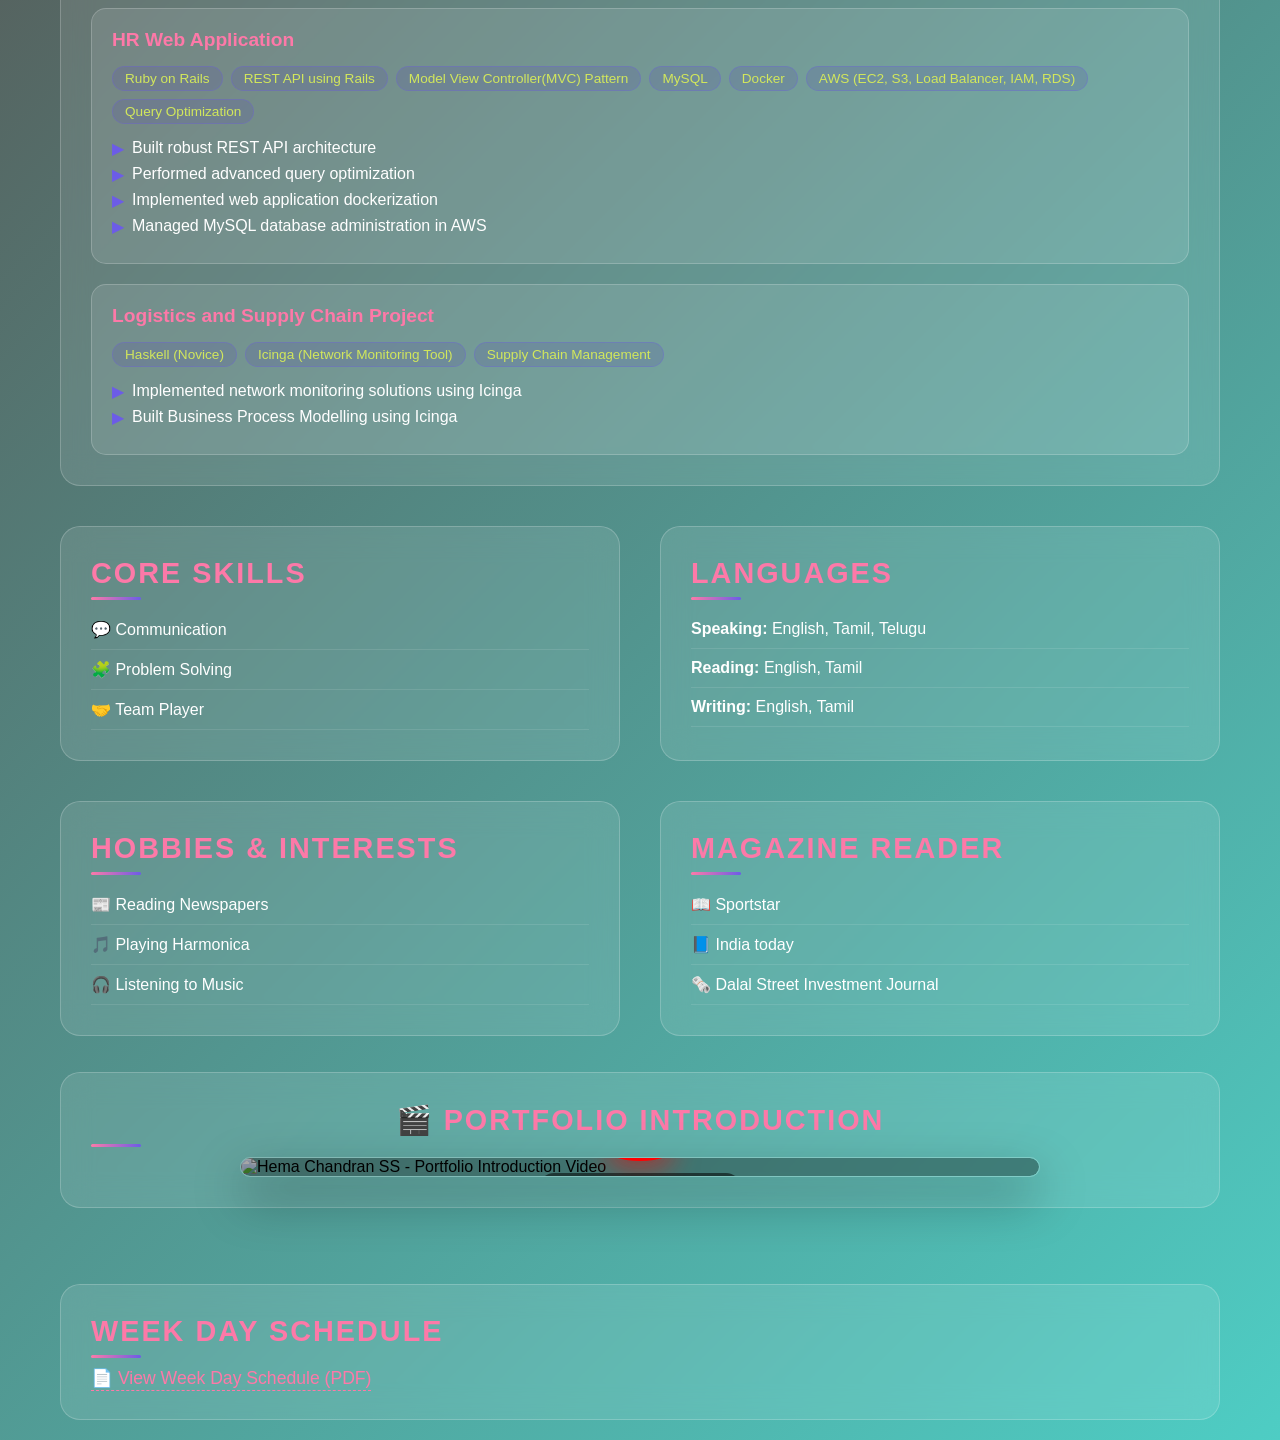
==== commit f1b65cee: "Added Youtube Portfolio demonstration" ====
--- a/index.html
+++ b/index.html
@@ -592,6 +592,107 @@
       background: rgba(108, 92, 231, 0.3);
       transform: translateY(-2px);
       box-shadow: 0 4px 8px rgba(108, 92, 231, 0.2);
+    }
+
+    .video-section {
+      margin-bottom: 40px;
+      animation: fadeInUp 1s ease-out 0.3s both;
+    }
+
+    .video-section h2 {
+      color: #fd79a8;
+      font-size: 1.8rem;
+      margin-bottom: 20px;
+      text-transform: uppercase;
+      letter-spacing: 2px;
+      text-align: center;
+      position: relative;
+    }
+
+    .video-section h2::after {
+      content: "";
+      display: block;
+      width: 80px;
+      height: 3px;
+      background: linear-gradient(90deg, #fd79a8, #6c5ce7);
+      border-radius: 2px;
+      margin: 10px auto 0;
+    }
+
+    .video-thumb-link {
+      display: block;
+      position: relative;
+      border-radius: 16px;
+      overflow: hidden;
+      border: 1px solid rgba(255, 255, 255, 0.2);
+      box-shadow: 0 20px 50px rgba(0, 0, 0, 0.4);
+      transition: box-shadow 0.3s ease, transform 0.3s ease;
+      text-decoration: none;
+      max-width: 800px;
+      margin: 0 auto;
+    }
+
+    .video-thumb-link:hover {
+      box-shadow: 0 25px 60px rgba(108, 92, 231, 0.4);
+      transform: translateY(-4px);
+    }
+
+    .video-thumb-link img {
+      width: 100%;
+      display: block;
+      border-radius: 16px;
+    }
+
+    .video-play-overlay {
+      position: absolute;
+      inset: 0;
+      display: flex;
+      flex-direction: column;
+      align-items: center;
+      justify-content: center;
+      background: rgba(0, 0, 0, 0.35);
+      border-radius: 16px;
+      transition: background 0.3s ease;
+    }
+
+    .video-thumb-link:hover .video-play-overlay {
+      background: rgba(0, 0, 0, 0.5);
+    }
+
+    .play-btn {
+      width: 72px;
+      height: 72px;
+      background: #ff0000;
+      border-radius: 50%;
+      display: flex;
+      align-items: center;
+      justify-content: center;
+      box-shadow: 0 8px 24px rgba(255, 0, 0, 0.5);
+      transition: transform 0.3s ease, box-shadow 0.3s ease;
+      margin-bottom: 12px;
+    }
+
+    .video-thumb-link:hover .play-btn {
+      transform: scale(1.12);
+      box-shadow: 0 12px 32px rgba(255, 0, 0, 0.7);
+    }
+
+    .play-btn svg {
+      width: 28px;
+      height: 28px;
+      fill: white;
+      margin-left: 4px;
+    }
+
+    .video-yt-label {
+      color: white;
+      font-size: 0.95rem;
+      font-weight: 600;
+      letter-spacing: 1px;
+      background: rgba(0, 0, 0, 0.5);
+      padding: 5px 16px;
+      border-radius: 20px;
+      backdrop-filter: blur(6px);
     }
   </style>
 </head>
@@ -623,6 +724,7 @@
       </div>
     </header>
 
+
     <div class="main-content">
       <section class="section">
         <h2>Technical Skills</h2>
@@ -813,6 +915,25 @@
     </div>
     <br>
     <br>
+    <!-- Portfolio Introduction Video -->
+    <div class="video-section section">
+      <h2>🎬 Portfolio Introduction</h2>
+      <a class="video-thumb-link" href="https://www.youtube.com/watch?v=vkCOkMBxbsY" target="_blank"
+        rel="noopener noreferrer" title="Watch Portfolio Introduction on YouTube">
+        <img src="https://img.youtube.com/vi/vkCOkMBxbsY/maxresdefault.jpg"
+          alt="Hema Chandran SS - Portfolio Introduction Video" />
+        <div class="video-play-overlay">
+          <div class="play-btn">
+            <svg viewBox="0 0 24 24" xmlns="http://www.w3.org/2000/svg">
+              <path d="M8 5v14l11-7z" />
+            </svg>
+          </div>
+          <span class="video-yt-label">▶ Watch on YouTube</span>
+        </div>
+      </a>
+    </div>
+    <br>
+    <br>
     <section class="section">
       <h2>Week Day Schedule</h2>
       <div style="margin-top: 15px;">
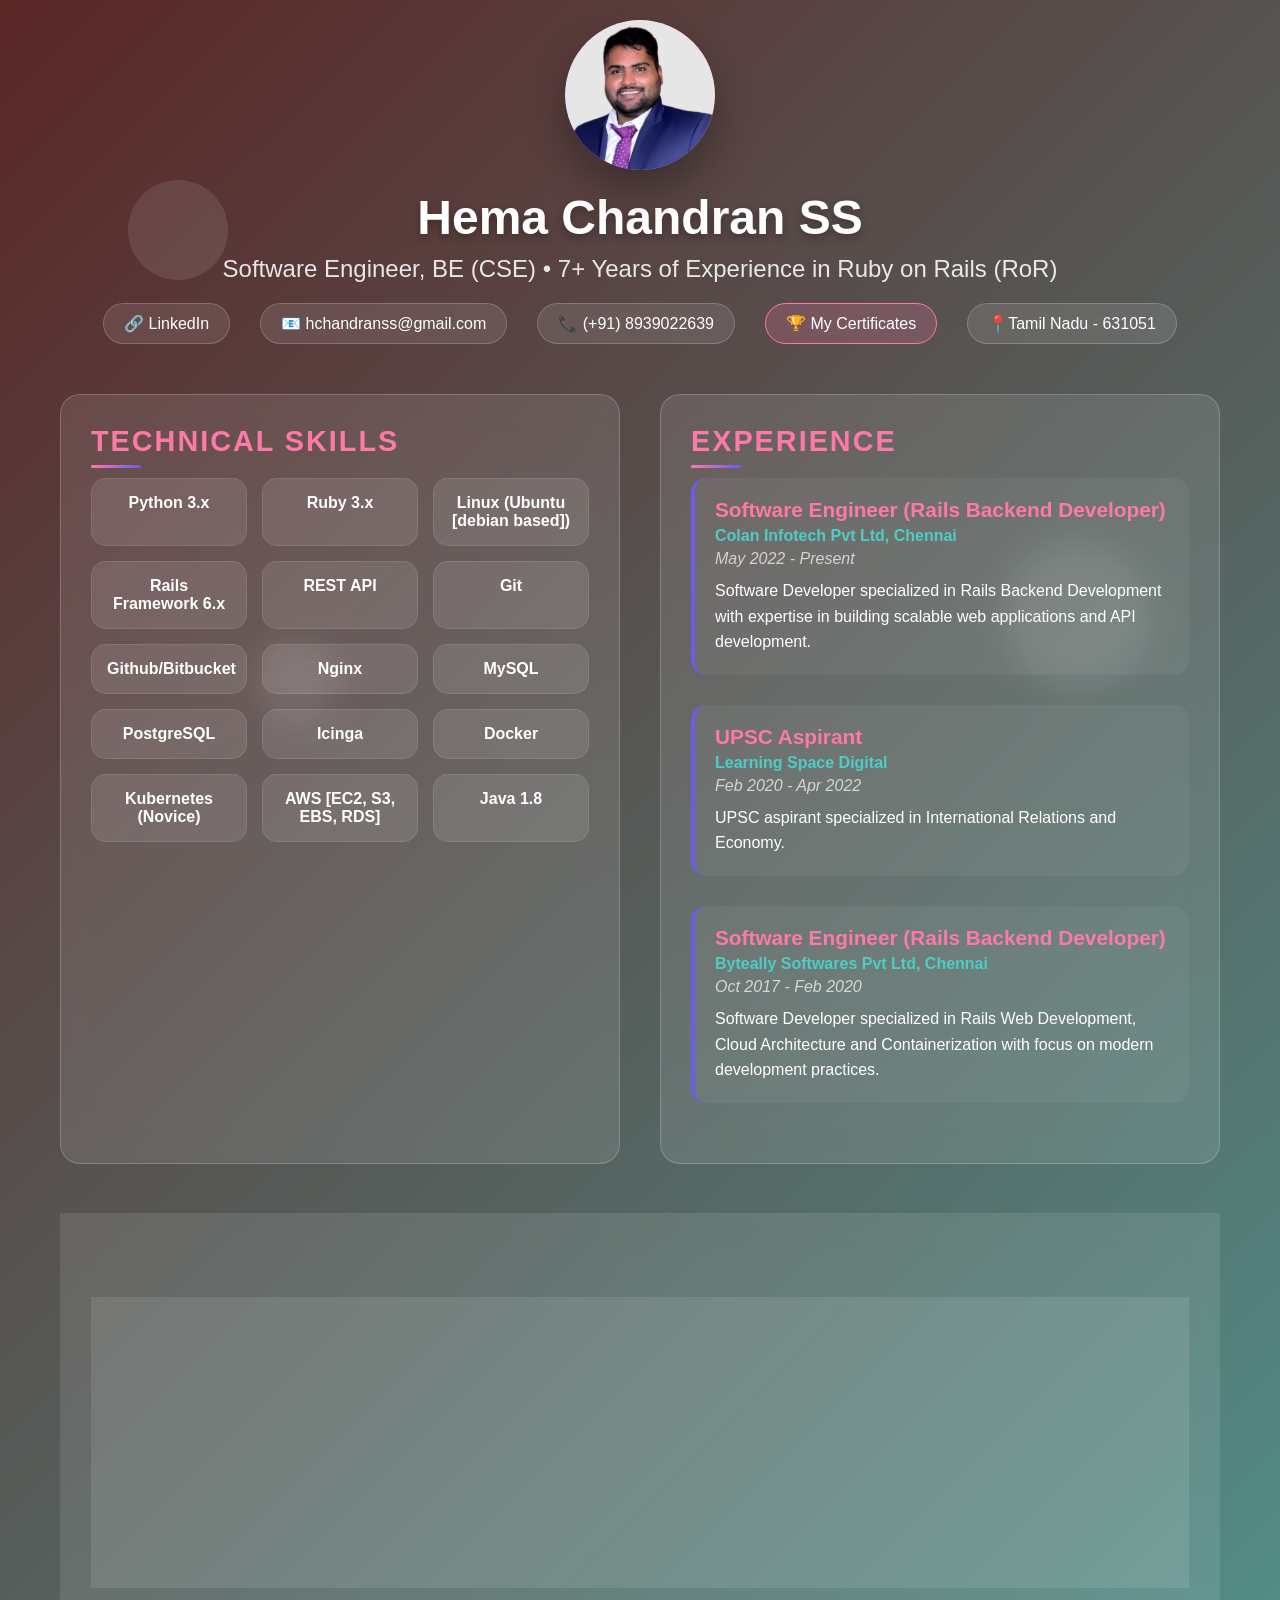
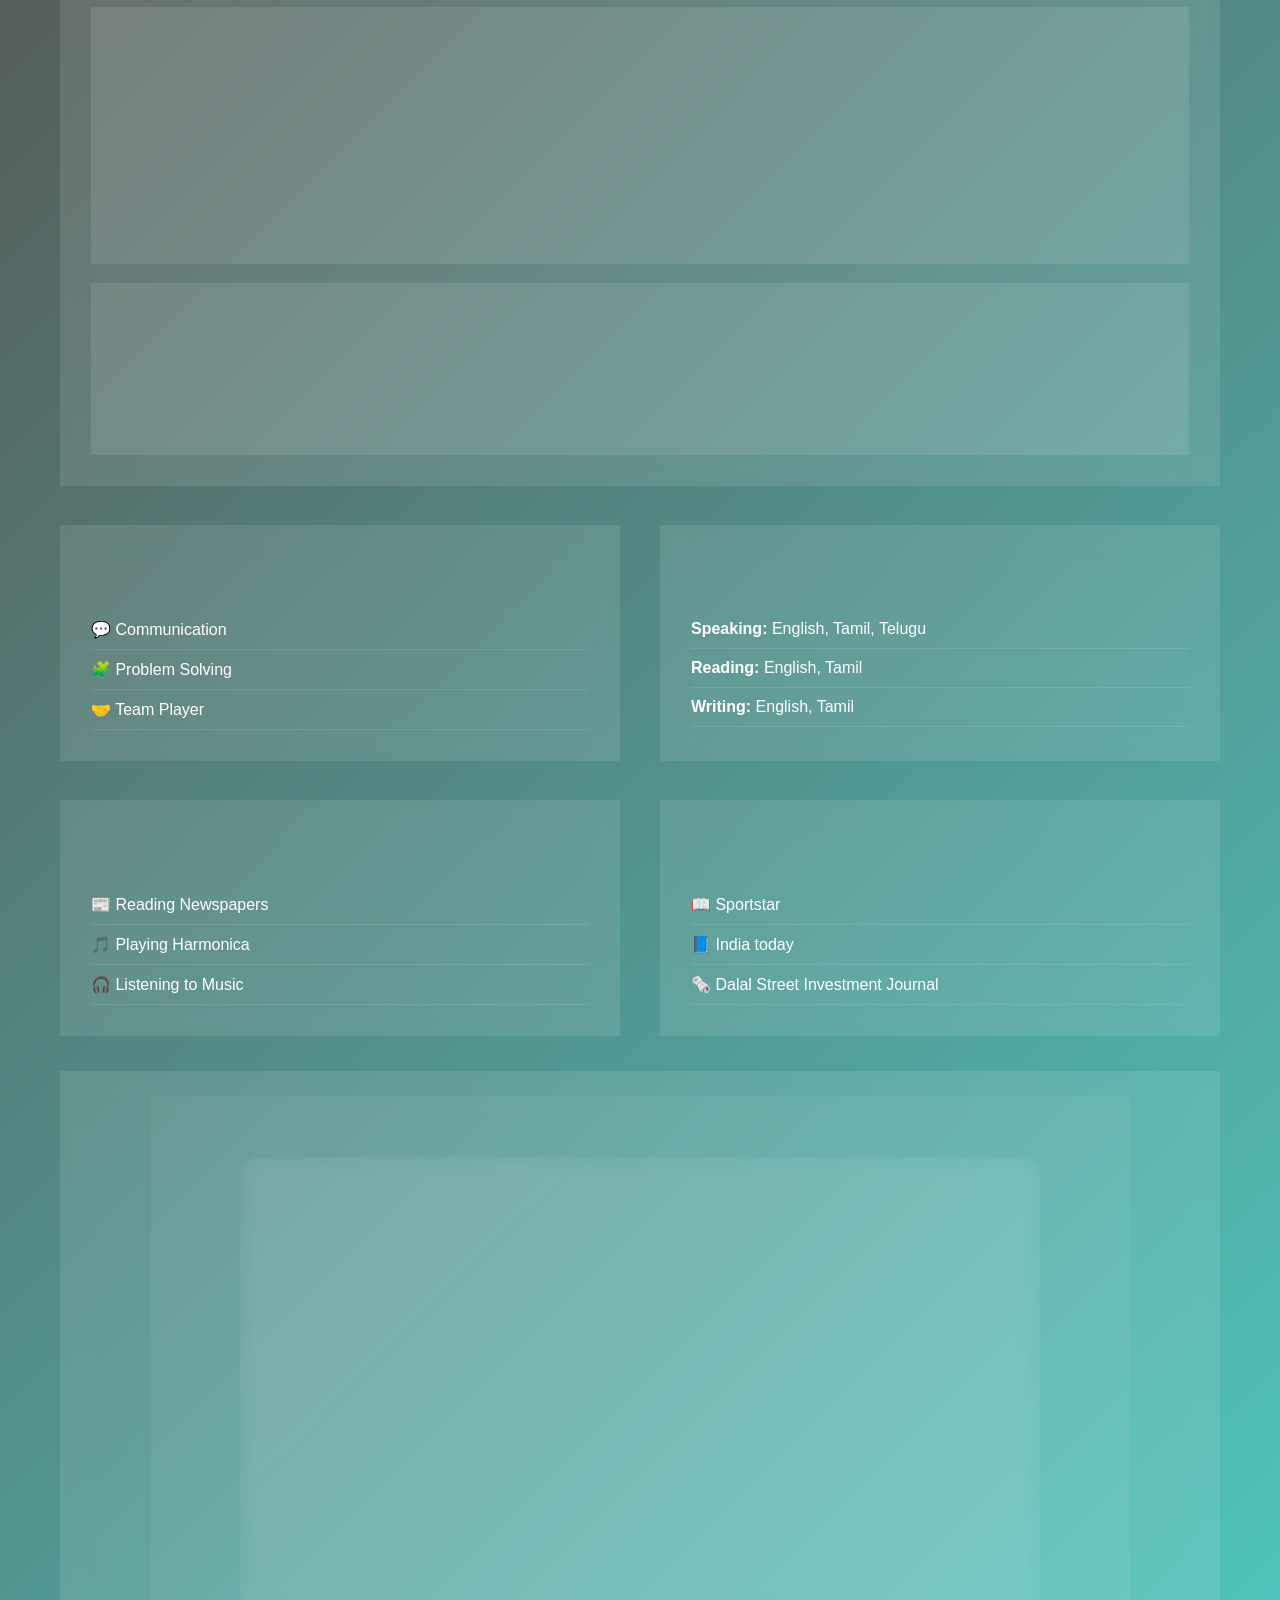
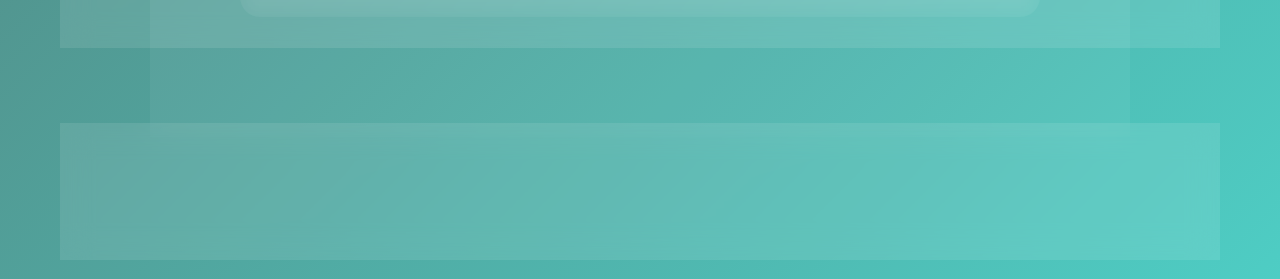
==== commit 1cc0a957: "Enhanced the Portfoliio Demonstration Video" ====
--- a/index.html
+++ b/index.html
@@ -619,80 +619,44 @@
       margin: 10px auto 0;
     }
 
-    .video-thumb-link {
-      display: block;
+    .video-container {
       position: relative;
-      border-radius: 16px;
-      overflow: hidden;
-      border: 1px solid rgba(255, 255, 255, 0.2);
-      box-shadow: 0 20px 50px rgba(0, 0, 0, 0.4);
-      transition: box-shadow 0.3s ease, transform 0.3s ease;
-      text-decoration: none;
       max-width: 800px;
       margin: 0 auto;
-    }
-
-    .video-thumb-link:hover {
-      box-shadow: 0 25px 60px rgba(108, 92, 231, 0.4);
-      transform: translateY(-4px);
-    }
-
-    .video-thumb-link img {
+      border-radius: 20px;
+      overflow: hidden;
+      padding: 10px;
+      background: rgba(255, 255, 255, 0.05);
+      backdrop-filter: blur(10px);
+      border: 1px solid rgba(255, 255, 255, 0.1);
+      box-shadow: 0 30px 60px rgba(0, 0, 0, 0.5), inset 0 1px 0 rgba(255, 255, 255, 0.2);
+      transition: transform 0.4s cubic-bezier(0.175, 0.885, 0.32, 1.275), box-shadow 0.4s ease;
+    }
+
+    .video-container:hover {
+      transform: translateY(-5px) scale(1.02);
+      box-shadow: 0 40px 80px rgba(108, 92, 231, 0.4), inset 0 1px 0 rgba(255, 255, 255, 0.3);
+      border-color: rgba(253, 121, 168, 0.3);
+    }
+
+    .video-wrapper {
+      position: relative;
+      padding-bottom: 56.25%;
+      /* 16:9 Aspect Ratio */
+      height: 0;
+      border-radius: 12px;
+      overflow: hidden;
+      box-shadow: 0 15px 35px rgba(0, 0, 0, 0.3);
+    }
+
+    .video-wrapper iframe {
+      position: absolute;
+      top: 0;
+      left: 0;
       width: 100%;
-      display: block;
-      border-radius: 16px;
-    }
-
-    .video-play-overlay {
-      position: absolute;
-      inset: 0;
-      display: flex;
-      flex-direction: column;
-      align-items: center;
-      justify-content: center;
-      background: rgba(0, 0, 0, 0.35);
-      border-radius: 16px;
-      transition: background 0.3s ease;
-    }
-
-    .video-thumb-link:hover .video-play-overlay {
-      background: rgba(0, 0, 0, 0.5);
-    }
-
-    .play-btn {
-      width: 72px;
-      height: 72px;
-      background: #ff0000;
-      border-radius: 50%;
-      display: flex;
-      align-items: center;
-      justify-content: center;
-      box-shadow: 0 8px 24px rgba(255, 0, 0, 0.5);
-      transition: transform 0.3s ease, box-shadow 0.3s ease;
-      margin-bottom: 12px;
-    }
-
-    .video-thumb-link:hover .play-btn {
-      transform: scale(1.12);
-      box-shadow: 0 12px 32px rgba(255, 0, 0, 0.7);
-    }
-
-    .play-btn svg {
-      width: 28px;
-      height: 28px;
-      fill: white;
-      margin-left: 4px;
-    }
-
-    .video-yt-label {
-      color: white;
-      font-size: 0.95rem;
-      font-weight: 600;
-      letter-spacing: 1px;
-      background: rgba(0, 0, 0, 0.5);
-      padding: 5px 16px;
-      border-radius: 20px;
-      backdrop-filter: blur(6px);
+      height: 100%;
+      border: none;
+      border-radius: 12px;
     }
   </style>
 </head>
@@ -918,19 +882,15 @@
     <!-- Portfolio Introduction Video -->
     <div class="video-section section">
       <h2>🎬 Portfolio Introduction</h2>
-      <a class="video-thumb-link" href="https://www.youtube.com/watch?v=vkCOkMBxbsY" target="_blank"
-        rel="noopener noreferrer" title="Watch Portfolio Introduction on YouTube">
-        <img src="https://img.youtube.com/vi/vkCOkMBxbsY/maxresdefault.jpg"
-          alt="Hema Chandran SS - Portfolio Introduction Video" />
-        <div class="video-play-overlay">
-          <div class="play-btn">
-            <svg viewBox="0 0 24 24" xmlns="http://www.w3.org/2000/svg">
-              <path d="M8 5v14l11-7z" />
-            </svg>
-          </div>
-          <span class="video-yt-label">▶ Watch on YouTube</span>
-        </div>
-      </a>
+      <div class="video-container">
+        <div class="video-wrapper">
+          <iframe src="https://www.youtube.com/embed/vkCOkMBxbsY?rel=0&showinfo=0&modestbranding=1"
+            title="Portfolio Introduction"
+            allow="accelerometer; autoplay; clipboard-write; encrypted-media; gyroscope; picture-in-picture; web-share"
+            allowfullscreen>
+          </iframe>
+        </div>
+      </div>
     </div>
     <br>
     <br>
